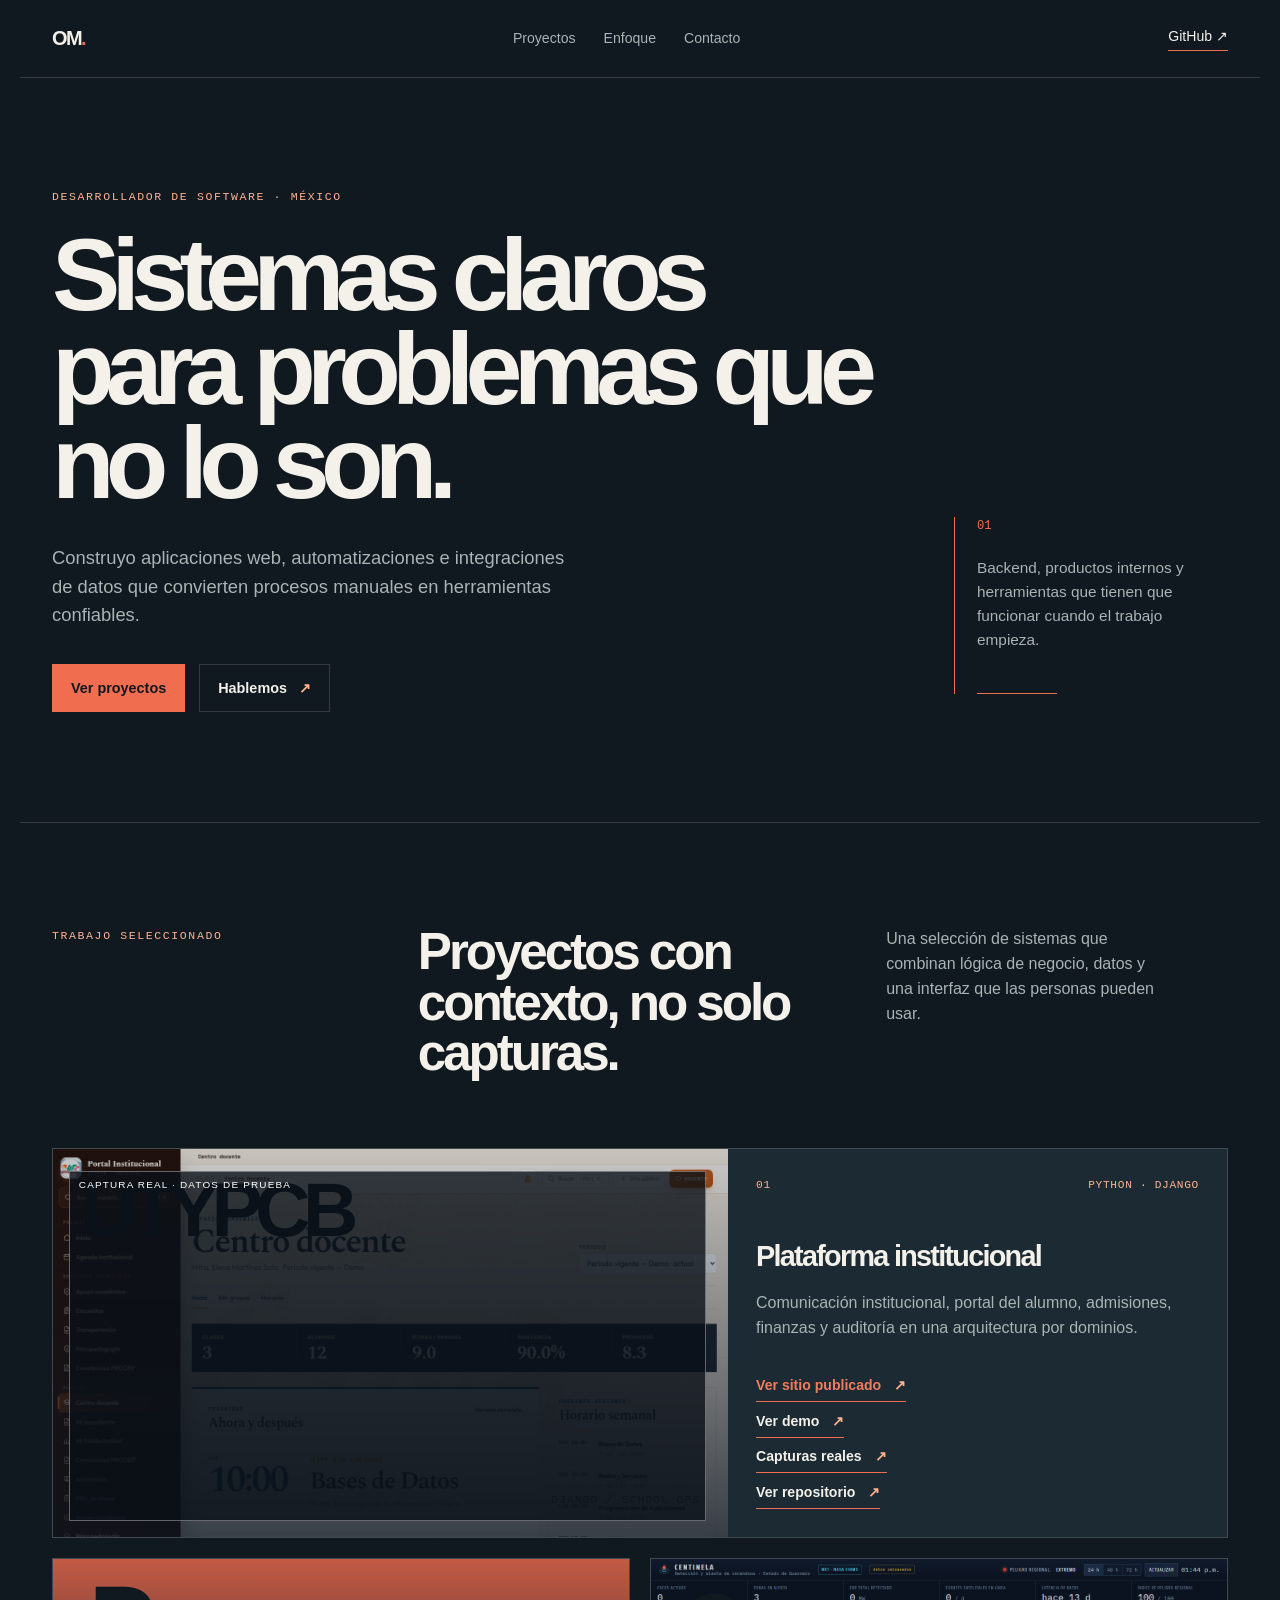
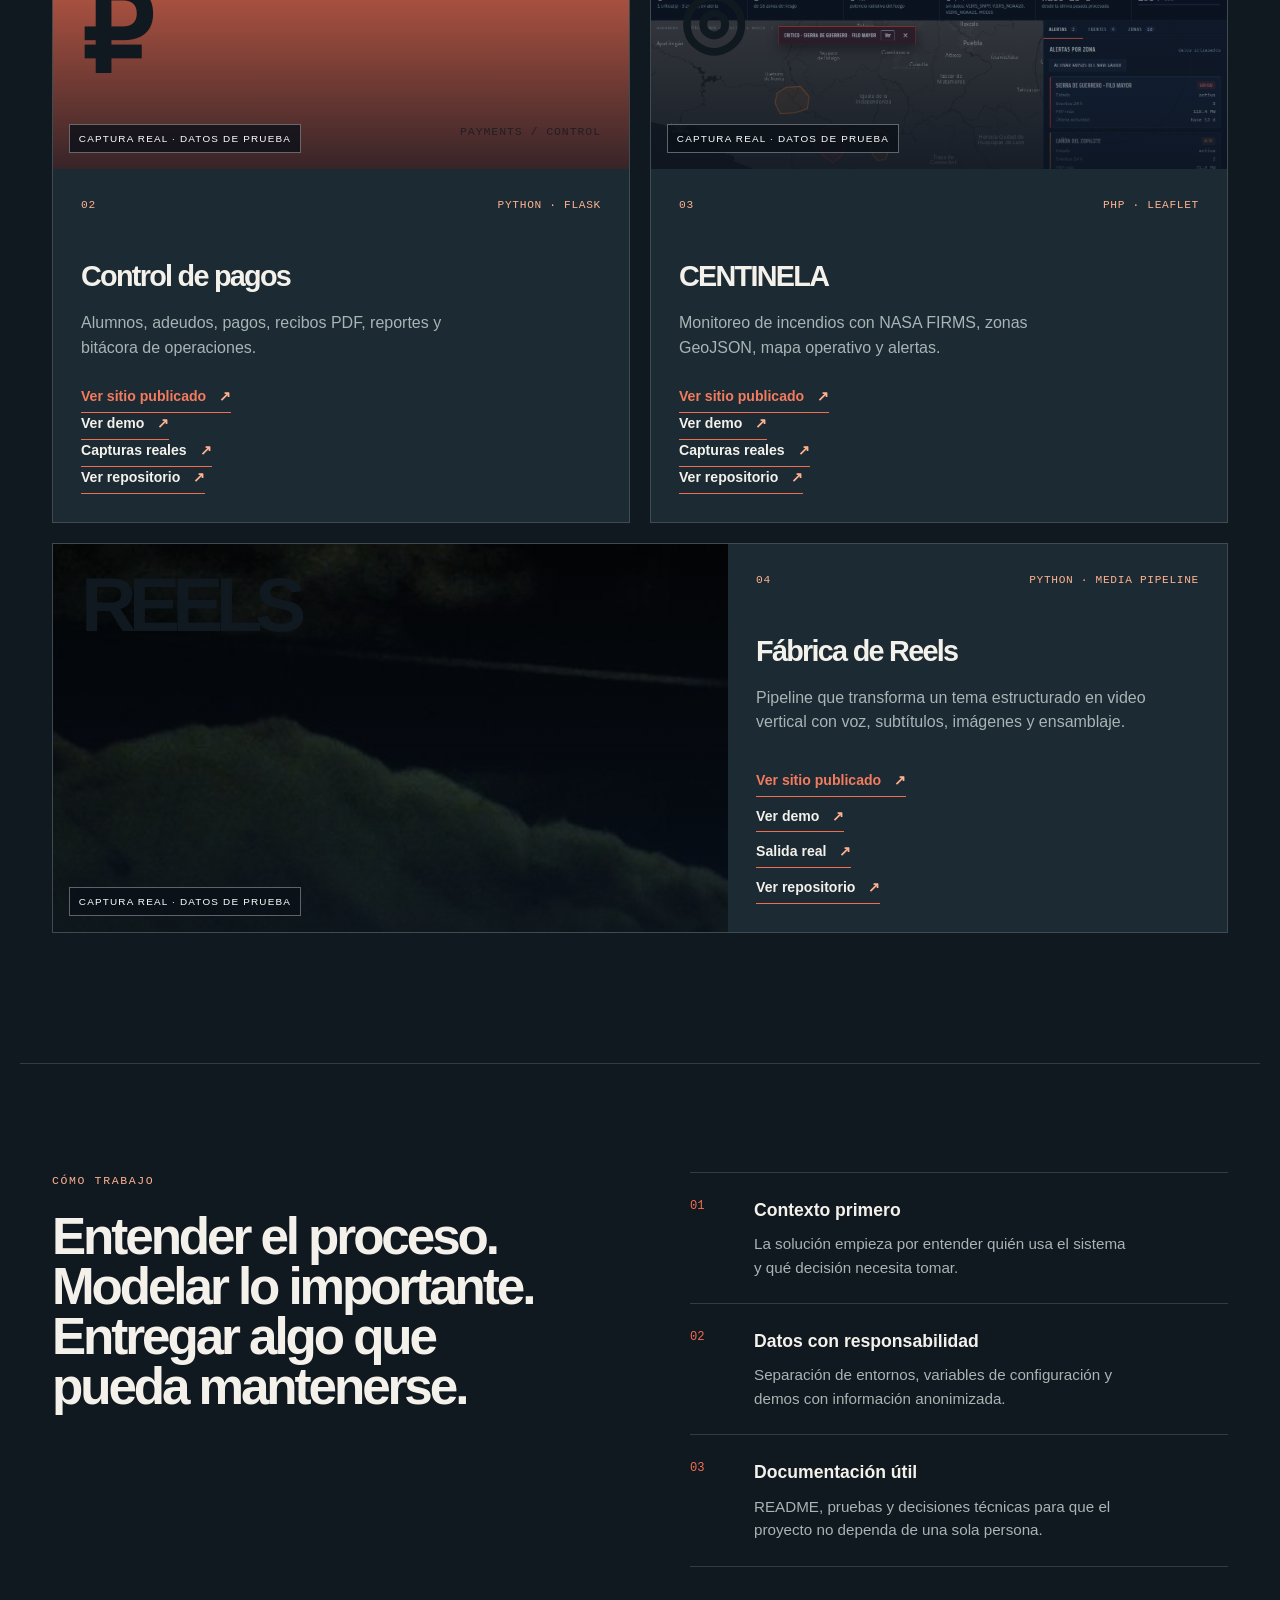
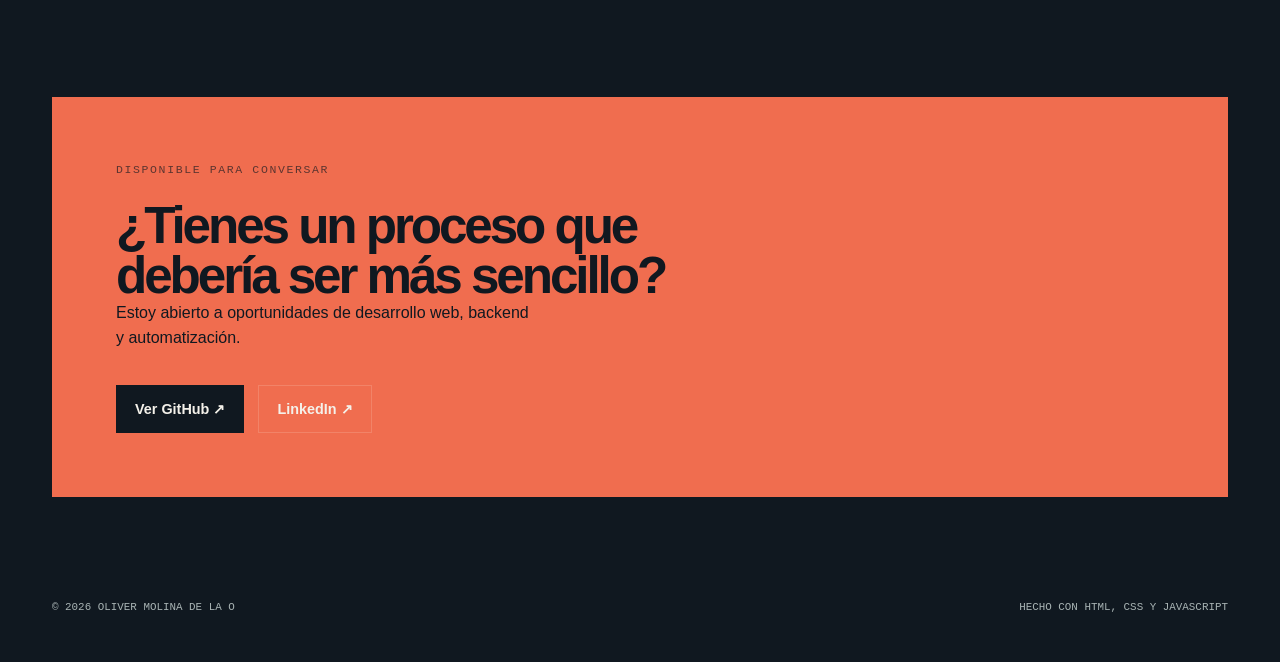
==== index.html @ 8ba993e4 "Agrega capturas reales, indices y alcance a las demos Capturas reales de UTyPCB, Control de pagos y " ====
<!doctype html>
<html lang="es">
<head>
  <meta charset="utf-8">
  <meta name="viewport" content="width=device-width, initial-scale=1">
  <meta name="description" content="Portafolio profesional de Oliver Molina de la O: sistemas web, automatización e integración de datos.">
  <meta name="theme-color" content="#101820">
  <title>Oliver Molina de la O | Desarrollo de software</title>
  <link rel="stylesheet" href="styles.css">
</head>
<body>
  <header class="site-header">
    <a class="brand" href="#inicio" aria-label="Inicio">OM<span>.</span></a>
    <nav aria-label="Navegación principal">
      <a href="#proyectos">Proyectos</a>
      <a href="#enfoque">Enfoque</a>
      <a href="#contacto">Contacto</a>
    </nav>
    <a class="header-link" href="https://github.com/vmomo134" target="_blank" rel="noreferrer">GitHub ↗</a>
  </header>

  <main>
    <section class="hero" id="inicio">
      <div class="hero-copy reveal">
        <p class="eyebrow">Desarrollador de software · México</p>
        <h1>Sistemas claros para problemas que no lo son.</h1>
        <p class="hero-text">Construyo aplicaciones web, automatizaciones e integraciones de datos que convierten procesos manuales en herramientas confiables.</p>
        <div class="hero-actions">
          <a class="button button-primary" href="#proyectos">Ver proyectos</a>
          <a class="button button-quiet" href="#contacto">Hablemos <span>↗</span></a>
        </div>
      </div>
      <div class="hero-note reveal reveal-delay">
        <span class="note-index">01</span>
        <p>Backend, productos internos y herramientas que tienen que funcionar cuando el trabajo empieza.</p>
        <span class="note-line"></span>
      </div>
    </section>

    <section class="projects-section" id="proyectos">
      <div class="section-heading reveal">
        <p class="eyebrow">Trabajo seleccionado</p>
        <h2>Proyectos con contexto, no solo capturas.</h2>
        <p>Una selección de sistemas que combinan lógica de negocio, datos y una interfaz que las personas pueden usar.</p>
      </div>

      <div class="projects-grid">
        <article class="project-card project-card-wide reveal">
          <div class="project-visual visual-utypcb"><span>UTYPCB</span><i>django / school ops</i></div>
          <div class="project-body">
            <div class="project-meta"><span>01</span><span>Python · Django</span></div>
            <h3>Plataforma institucional</h3>
            <p>Comunicación institucional, portal del alumno, admisiones, finanzas y auditoría en una arquitectura por dominios.</p>
            <a class="project-link project-link-live" href="https://vmomo134.github.io/institutional-management-platform-django/" target="_blank" rel="noreferrer">Ver sitio publicado <span>↗</span></a>
<a class="project-link" href="demos/utypcb/">Ver demo <span>↗</span></a><a class="project-link" href="demos/utypcb/#capturas-reales">Capturas reales <span>↗</span></a><a class="project-link" href="https://github.com/vmomo134/institutional-management-platform-django" target="_blank" rel="noreferrer">Ver repositorio <span>↗</span></a>
          </div>
        </article>

        <article class="project-card reveal reveal-delay-1">
          <div class="project-visual visual-payments"><span>₽</span><i>payments / control</i></div>
          <div class="project-body">
            <div class="project-meta"><span>02</span><span>Python · Flask</span></div>
            <h3>Control de pagos</h3>
            <p>Alumnos, adeudos, pagos, recibos PDF, reportes y bitácora de operaciones.</p>
            <a class="project-link project-link-live" href="https://vmomo134.github.io/school-payments-control-flask/" target="_blank" rel="noreferrer">Ver sitio publicado <span>↗</span></a>
<a class="project-link" href="demos/pagos/">Ver demo <span>↗</span></a><a class="project-link" href="demos/pagos/#capturas-reales">Capturas reales <span>↗</span></a><a class="project-link" href="https://github.com/vmomo134/school-payments-control-flask" target="_blank" rel="noreferrer">Ver repositorio <span>↗</span></a>
          </div>
        </article>

        <article class="project-card reveal reveal-delay-2">
          <div class="project-visual visual-centinela"><span>◎</span><i>firms / alerts</i></div>
          <div class="project-body">
            <div class="project-meta"><span>03</span><span>PHP · Leaflet</span></div>
            <h3>CENTINELA</h3>
            <p>Monitoreo de incendios con NASA FIRMS, zonas GeoJSON, mapa operativo y alertas.</p>
            <a class="project-link project-link-live" href="https://vmomo134.github.io/centinela-wildfire-monitoring/" target="_blank" rel="noreferrer">Ver sitio publicado <span>↗</span></a>
<a class="project-link" href="demos/centinela/">Ver demo <span>↗</span></a><a class="project-link" href="demos/centinela/#capturas-reales">Capturas reales <span>↗</span></a><a class="project-link" href="https://github.com/vmomo134/centinela-wildfire-monitoring" target="_blank" rel="noreferrer">Ver repositorio <span>↗</span></a>
          </div>
        </article>

        <article class="project-card project-card-wide reveal">
          <div class="project-visual visual-reels"><span>REELS</span><i>python / ffmpeg</i></div>
          <div class="project-body">
            <div class="project-meta"><span>04</span><span>Python · Media pipeline</span></div>
            <h3>Fábrica de Reels</h3>
            <p>Pipeline que transforma un tema estructurado en video vertical con voz, subtítulos, imágenes y ensamblaje.</p>
            <a class="project-link project-link-live" href="https://vmomo134.github.io/automated-reels-pipeline-python/" target="_blank" rel="noreferrer">Ver sitio publicado <span>↗</span></a>
<a class="project-link" href="demos/reels/">Ver demo <span>↗</span></a><a class="project-link" href="demos/reels/#capturas-reales">Salida real <span>↗</span></a><a class="project-link" href="https://github.com/vmomo134/automated-reels-pipeline-python" target="_blank" rel="noreferrer">Ver repositorio <span>↗</span></a>
          </div>
        </article>
      </div>
    </section>

    <section class="approach-section" id="enfoque">
      <div class="approach-statement reveal">
        <p class="eyebrow">Cómo trabajo</p>
        <h2>Entender el proceso. Modelar lo importante. Entregar algo que pueda mantenerse.</h2>
      </div>
      <div class="approach-list">
        <div class="approach-item reveal"><span>01</span><div><h3>Contexto primero</h3><p>La solución empieza por entender quién usa el sistema y qué decisión necesita tomar.</p></div></div>
        <div class="approach-item reveal reveal-delay-1"><span>02</span><div><h3>Datos con responsabilidad</h3><p>Separación de entornos, variables de configuración y demos con información anonimizada.</p></div></div>
        <div class="approach-item reveal reveal-delay-2"><span>03</span><div><h3>Documentación útil</h3><p>README, pruebas y decisiones técnicas para que el proyecto no dependa de una sola persona.</p></div></div>
      </div>
    </section>

    <section class="contact-section" id="contacto">
      <div class="contact-card reveal">
        <p class="eyebrow">Disponible para conversar</p>
        <h2>¿Tienes un proceso que debería ser más sencillo?</h2>
        <p>Estoy abierto a oportunidades de desarrollo web, backend y automatización.</p>
        <div class="contact-actions">
          <a class="button button-primary" href="https://github.com/vmomo134" target="_blank" rel="noreferrer">Ver GitHub ↗</a>
          <a class="button button-quiet" href="https://www.linkedin.com/in/oliver-molina-a45b81266" target="_blank" rel="noreferrer">LinkedIn ↗</a>
        </div>
      </div>
    </section>
  </main>

  <footer class="site-footer"><span>© <span id="year"></span> Oliver Molina de la O</span><span>Hecho con HTML, CSS y JavaScript</span></footer>
  <script src="script.js"></script>
</body>
</html>
---- styles.css ----
:root {
  --ink: #101820;
  --ink-soft: #1b2a33;
  --paper: #f4f1ea;
  --muted: #a9b4b4;
  --line: rgba(244, 241, 234, .16);
  --accent: #f06d4f;
  --accent-soft: #ffb28f;
  --cyan: #a3d9d0;
  --radius: 2px;
}

* { box-sizing: border-box; }
html { scroll-behavior: smooth; }
body { margin: 0; background: var(--ink); color: var(--paper); font-family: "Segoe UI", Arial, sans-serif; font-size: 16px; line-height: 1.55; }
a { color: inherit; text-decoration: none; }
.site-header { align-items: center; border-bottom: 1px solid var(--line); display: flex; height: 78px; justify-content: space-between; margin: 0 auto; max-width: 1240px; padding: 0 32px; }
.brand { font-size: 1.25rem; font-weight: 800; letter-spacing: -.08em; }
.brand span { color: var(--accent); }
nav { display: flex; gap: 28px; }
nav a, .header-link { color: var(--muted); font-size: .88rem; transition: color .2s ease; }
nav a:hover, .header-link:hover, .project-link:hover { color: var(--accent-soft); }
.header-link { border-bottom: 1px solid var(--accent); color: var(--paper); padding-bottom: 2px; }
.hero, .projects-section, .approach-section, .contact-section { margin: 0 auto; max-width: 1240px; padding-left: 32px; padding-right: 32px; }
.hero { display: grid; gap: 80px; grid-template-columns: minmax(0, 1.5fr) minmax(220px, .5fr); min-height: 600px; padding-bottom: 110px; padding-top: 110px; }
.eyebrow { color: var(--accent-soft); font-family: Consolas, monospace; font-size: .72rem; letter-spacing: .14em; margin: 0 0 22px; text-transform: uppercase; }
h1, h2, h3, p { margin-top: 0; }
h1 { font-size: clamp(3.5rem, 8vw, 7.8rem); font-weight: 700; letter-spacing: -.085em; line-height: .92; margin-bottom: 34px; max-width: 900px; }
.hero-text { color: var(--muted); font-size: 1.15rem; max-width: 520px; }
.hero-actions, .contact-actions { align-items: center; display: flex; flex-wrap: wrap; gap: 14px; margin-top: 34px; }
.button { border: 1px solid var(--line); display: inline-flex; font-size: .9rem; font-weight: 700; padding: 12px 18px; transition: background .2s ease, color .2s ease, transform .2s ease; }
.button:hover { transform: translateY(-2px); }
.button-primary { background: var(--accent); border-color: var(--accent); color: var(--ink); }
.button-primary:hover { background: var(--accent-soft); border-color: var(--accent-soft); }
.button-quiet { color: var(--paper); }
.button-quiet span { color: var(--accent-soft); margin-left: 12px; }
.hero-note { align-self: end; border-left: 1px solid var(--accent); color: var(--muted); margin-bottom: 18px; padding-left: 22px; }
.note-index { color: var(--accent); display: block; font-family: Consolas, monospace; font-size: .76rem; margin-bottom: 20px; }
.hero-note p { font-size: .96rem; max-width: 230px; }
.note-line { background: var(--accent); display: block; height: 1px; margin-top: 42px; width: 80px; }
.projects-section { border-top: 1px solid var(--line); padding-bottom: 130px; padding-top: 104px; }
.section-heading { display: grid; gap: 24px; grid-template-columns: 1fr 1.3fr 1fr; margin-bottom: 70px; }
.section-heading h2, .approach-statement h2, .contact-card h2 { font-size: clamp(2rem, 4vw, 4rem); letter-spacing: -.06em; line-height: .98; margin-bottom: 0; }
.section-heading > p:last-child { color: var(--muted); max-width: 285px; }
.projects-grid { display: grid; gap: 20px; grid-template-columns: repeat(2, 1fr); }
.project-card { background: var(--ink-soft); border: 1px solid var(--line); display: grid; grid-template-rows: 210px 1fr; min-height: 450px; overflow: hidden; }
.project-card-wide { grid-column: span 2; grid-template-columns: 1.15fr .85fr; grid-template-rows: 1fr; min-height: 390px; }
.project-visual { align-items: end; display: flex; flex-direction: column; justify-content: space-between; padding: 28px; position: relative; }
.project-visual span { align-self: flex-start; font-size: clamp(2.5rem, 6vw, 6rem); font-weight: 800; letter-spacing: -.1em; line-height: .85; }
.project-visual i { align-self: flex-end; color: rgba(16,24,32,.7); font-family: Consolas, monospace; font-size: .72rem; font-style: normal; letter-spacing: .08em; text-transform: uppercase; }
.visual-utypcb { background: var(--cyan); color: var(--ink); }
.visual-utypcb::after { border: 1px solid rgba(16,24,32,.3); content: ""; inset: 22px; position: absolute; }
.visual-payments { background: var(--accent); color: var(--ink); }
.visual-payments span { font-size: 7rem; }
.visual-centinela { background: #d7d2c5; color: var(--ink); }
.visual-centinela::before { border: 1px solid rgba(16,24,32,.35); border-radius: 50%; content: ""; height: 150px; position: absolute; right: 40px; top: 32px; width: 150px; }
.visual-reels { background: #d0a5f5; color: var(--ink); }
.project-body { display: flex; flex-direction: column; padding: 28px; }
.project-meta { color: var(--accent-soft); display: flex; font-family: Consolas, monospace; font-size: .7rem; justify-content: space-between; letter-spacing: .06em; margin-bottom: 40px; text-transform: uppercase; }
.project-body h3 { font-size: 1.8rem; letter-spacing: -.06em; margin-bottom: 12px; }
.project-body p { color: var(--muted); margin-bottom: 26px; max-width: 420px; }
.project-link { border-bottom: 1px solid var(--accent); color: var(--paper); font-size: .88rem; font-weight: 700; margin-top: auto; padding-bottom: 4px; width: fit-content; }
.project-link span { color: var(--accent-soft); margin-left: 9px; }
.approach-section { border-top: 1px solid var(--line); display: grid; gap: 100px; grid-template-columns: 1fr 1fr; padding-bottom: 130px; padding-top: 108px; }
.approach-statement h2 { max-width: 520px; }
.approach-list { border-top: 1px solid var(--line); }
.approach-item { border-bottom: 1px solid var(--line); display: grid; gap: 24px; grid-template-columns: 40px 1fr; padding: 24px 0; }
.approach-item > span { color: var(--accent); font-family: Consolas, monospace; font-size: .76rem; }
.approach-item h3 { font-size: 1.1rem; margin-bottom: 8px; }
.approach-item p { color: var(--muted); font-size: .95rem; margin-bottom: 0; max-width: 380px; }
.contact-section { padding-bottom: 72px; }
.contact-card { background: var(--accent); color: var(--ink); padding: 64px; }
.contact-card .eyebrow { color: var(--ink); opacity: .65; }
.contact-card h2 { max-width: 680px; }
.contact-card > p:not(.eyebrow) { max-width: 420px; }
.contact-card .button-primary { background: var(--ink); border-color: var(--ink); color: var(--paper); }
.contact-card .button-primary:hover { background: var(--ink-soft); }
.contact-placeholder { font-family: Consolas, monospace; font-size: .7rem; max-width: 220px; opacity: .7; }
.site-footer { color: var(--muted); display: flex; font-family: Consolas, monospace; font-size: .68rem; justify-content: space-between; margin: 0 auto; max-width: 1240px; padding: 30px 32px 46px; text-transform: uppercase; }
.reveal { opacity: 0; transform: translateY(18px); transition: opacity .7s ease, transform .7s ease; }
.reveal.is-visible { opacity: 1; transform: translateY(0); }
.reveal-delay { transition-delay: .12s; }
.reveal-delay-1 { transition-delay: .08s; }
.reveal-delay-2 { transition-delay: .16s; }
@media (max-width: 800px) { .site-header { padding: 0 20px; } nav { display: none; } .hero, .projects-section, .approach-section, .contact-section { padding-left: 20px; padding-right: 20px; } .hero { display: block; min-height: auto; padding-bottom: 90px; padding-top: 78px; } h1 { font-size: clamp(3.35rem, 17vw, 5.4rem); } .hero-note { margin-top: 72px; } .section-heading, .approach-section { display: block; } .section-heading h2 { margin-bottom: 24px; } .section-heading > p:last-child { max-width: 460px; } .projects-grid { display: block; } .project-card, .project-card-wide { display: grid; grid-template-columns: 1fr; grid-template-rows: 210px 1fr; margin-bottom: 20px; min-height: 0; } .project-card-wide { min-height: 0; } .project-body { min-height: 260px; } .approach-list { margin-top: 60px; } .contact-card { padding: 36px 26px; } .site-footer { align-items: flex-start; flex-direction: column; gap: 12px; padding-left: 20px; padding-right: 20px; } }
@media (prefers-reduced-motion: reduce) { html { scroll-behavior: auto; } .reveal { opacity: 1; transform: none; transition: none; } .button { transition: none; } }

/* Visual evidence: safe local demo captures, not production data. */
.project-visual {
  background-size: cover;
  background-position: center top;
  position: relative;
  overflow: hidden;
}

.project-visual::after {
  content: "CAPTURA REAL · DATOS DE PRUEBA";
  position: absolute;
  left: 1rem;
  bottom: 1rem;
  padding: .35rem .55rem;
  border: 1px solid rgba(255,255,255,.35);
  background: rgba(10, 16, 24, .78);
  color: #fff;
  font-size: .62rem;
  letter-spacing: .12em;
  z-index: 2;
}

.visual-utypcb { background-image: linear-gradient(180deg, rgba(9,18,30,.2), rgba(9,18,30,.8)), url('assets/capturas/utypcb-real/12-centro-docente-mis-cursos.png'); }
.visual-payments { background-image: linear-gradient(180deg, rgba(9,18,30,.2), rgba(9,18,30,.8)), url('assets/capturas/pagos-real/02-panel-director.png'); }
.visual-centinela { background-image: linear-gradient(180deg, rgba(9,18,30,.15), rgba(9,18,30,.78)), url('assets/capturas/centinela-real/01-mapa-alertas.png'); }
.visual-reels { background-image: linear-gradient(180deg, rgba(9,18,30,.15), rgba(9,18,30,.8)), url('assets/capturas/reels-real/frame_45pct.png'); }
.project-link-live { color: var(--coral, #f47b5d); font-weight: 700; }
.project-link-live:hover { color: var(--mint, #a8ddd0); }
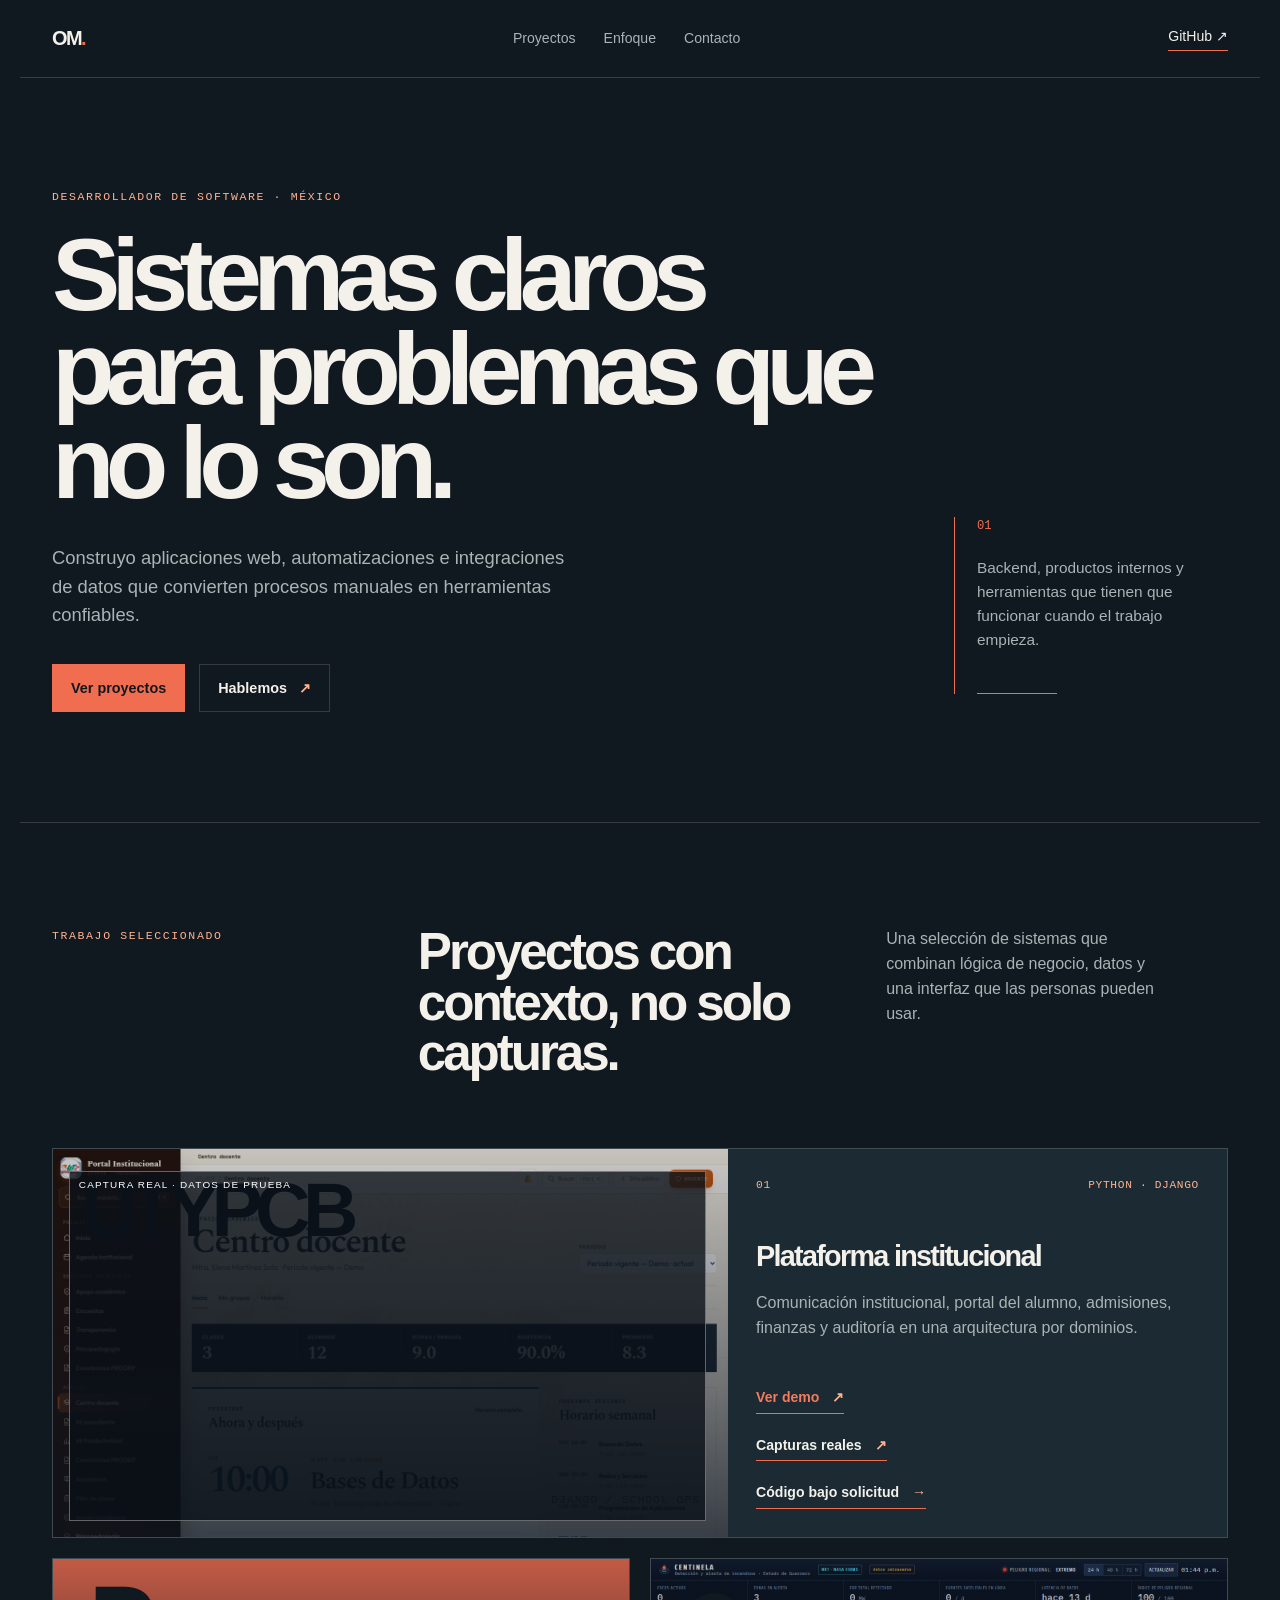
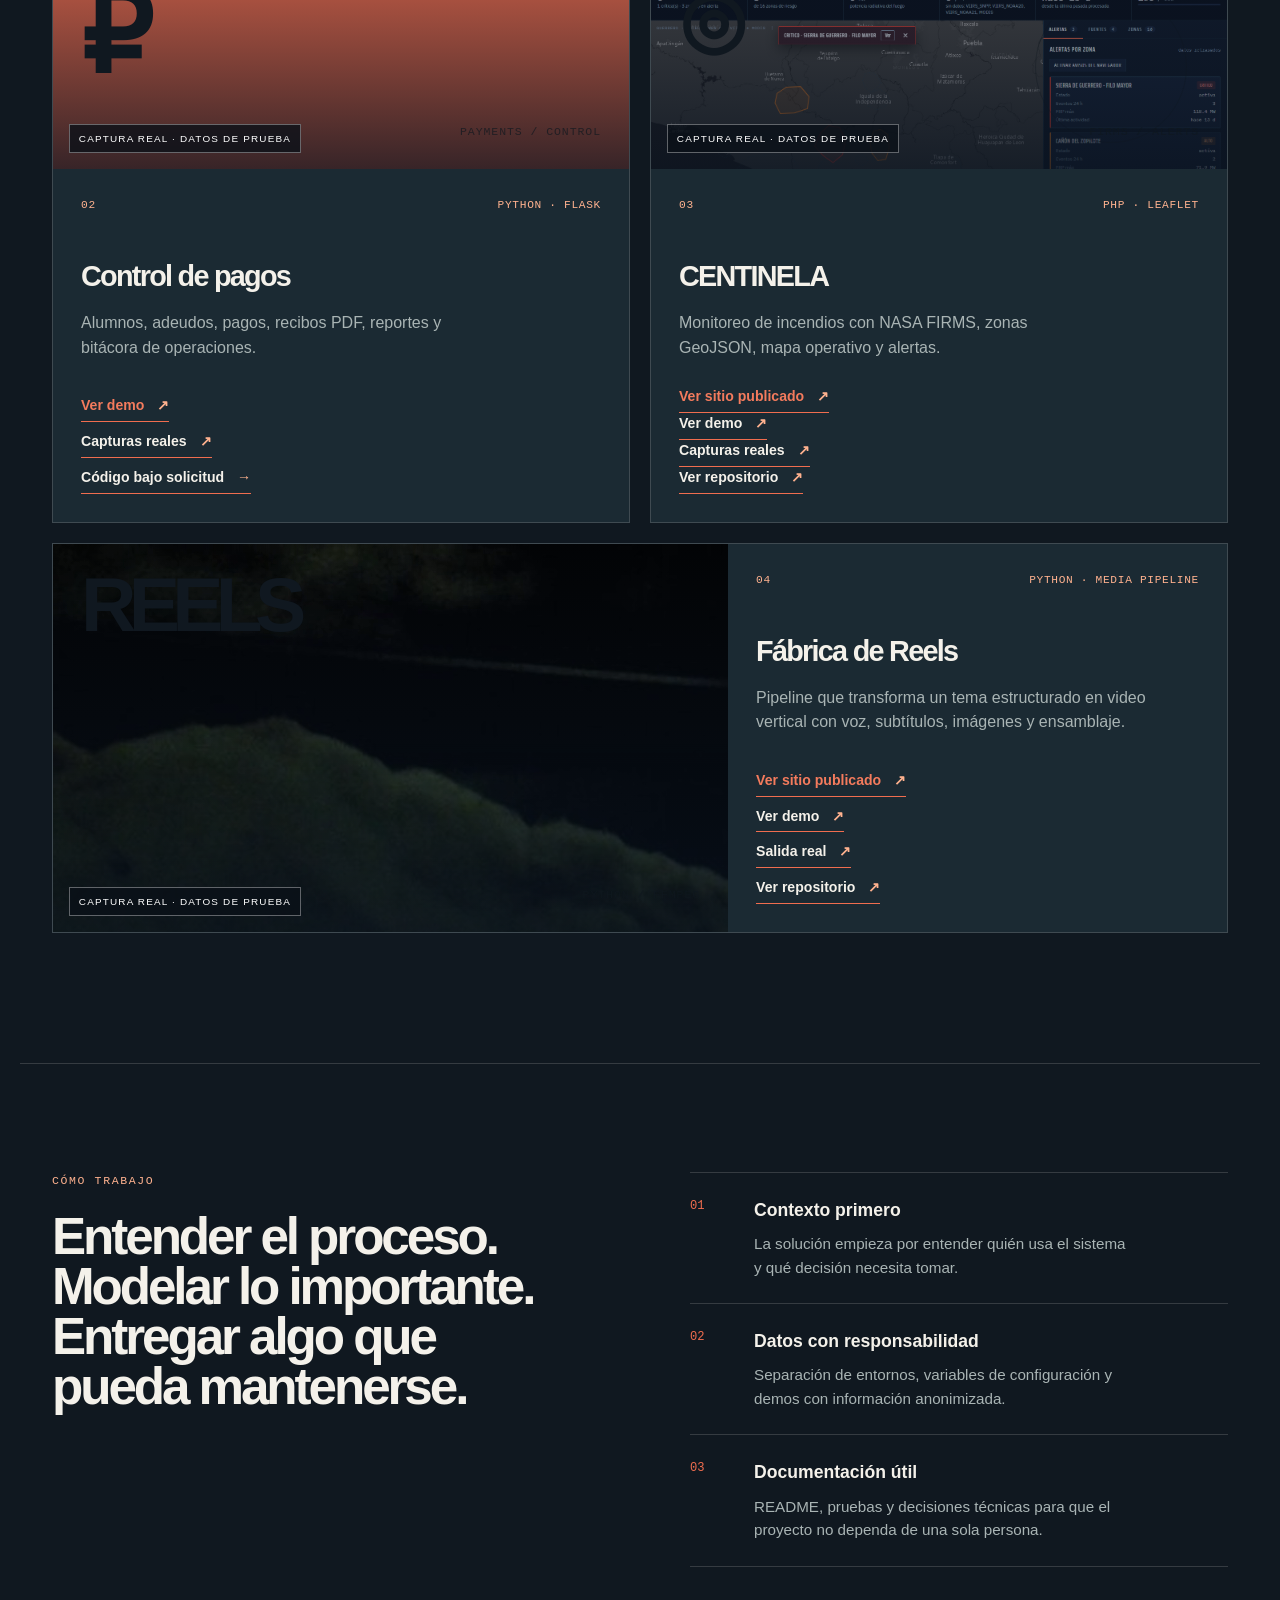
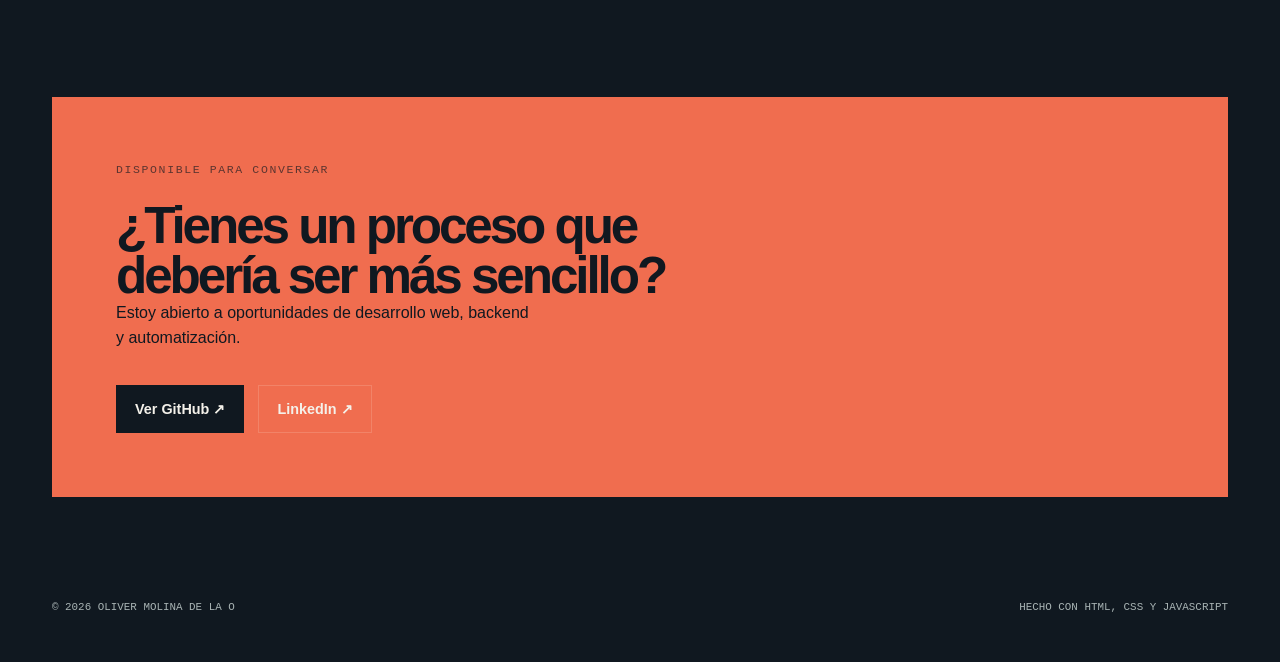
==== commit 748fae93: "Retira enlaces a repositorios que pasaran a privados UTyPCB y Control de pagos ya no enlazan a su si" ====
--- a/index.html
+++ b/index.html
@@ -51,8 +51,8 @@
             <div class="project-meta"><span>01</span><span>Python · Django</span></div>
             <h3>Plataforma institucional</h3>
             <p>Comunicación institucional, portal del alumno, admisiones, finanzas y auditoría en una arquitectura por dominios.</p>
-            <a class="project-link project-link-live" href="https://vmomo134.github.io/institutional-management-platform-django/" target="_blank" rel="noreferrer">Ver sitio publicado <span>↗</span></a>
-<a class="project-link" href="demos/utypcb/">Ver demo <span>↗</span></a><a class="project-link" href="demos/utypcb/#capturas-reales">Capturas reales <span>↗</span></a><a class="project-link" href="https://github.com/vmomo134/institutional-management-platform-django" target="_blank" rel="noreferrer">Ver repositorio <span>↗</span></a>
+            <a class="project-link project-link-live" href="demos/utypcb/">Ver demo <span>↗</span></a>
+<a class="project-link" href="demos/utypcb/#capturas-reales">Capturas reales <span>↗</span></a><a class="project-link" href="#contacto">Código bajo solicitud <span>→</span></a>
           </div>
         </article>
 
@@ -62,8 +62,8 @@
             <div class="project-meta"><span>02</span><span>Python · Flask</span></div>
             <h3>Control de pagos</h3>
             <p>Alumnos, adeudos, pagos, recibos PDF, reportes y bitácora de operaciones.</p>
-            <a class="project-link project-link-live" href="https://vmomo134.github.io/school-payments-control-flask/" target="_blank" rel="noreferrer">Ver sitio publicado <span>↗</span></a>
-<a class="project-link" href="demos/pagos/">Ver demo <span>↗</span></a><a class="project-link" href="demos/pagos/#capturas-reales">Capturas reales <span>↗</span></a><a class="project-link" href="https://github.com/vmomo134/school-payments-control-flask" target="_blank" rel="noreferrer">Ver repositorio <span>↗</span></a>
+            <a class="project-link project-link-live" href="demos/pagos/">Ver demo <span>↗</span></a>
+<a class="project-link" href="demos/pagos/#capturas-reales">Capturas reales <span>↗</span></a><a class="project-link" href="#contacto">Código bajo solicitud <span>→</span></a>
           </div>
         </article>
 
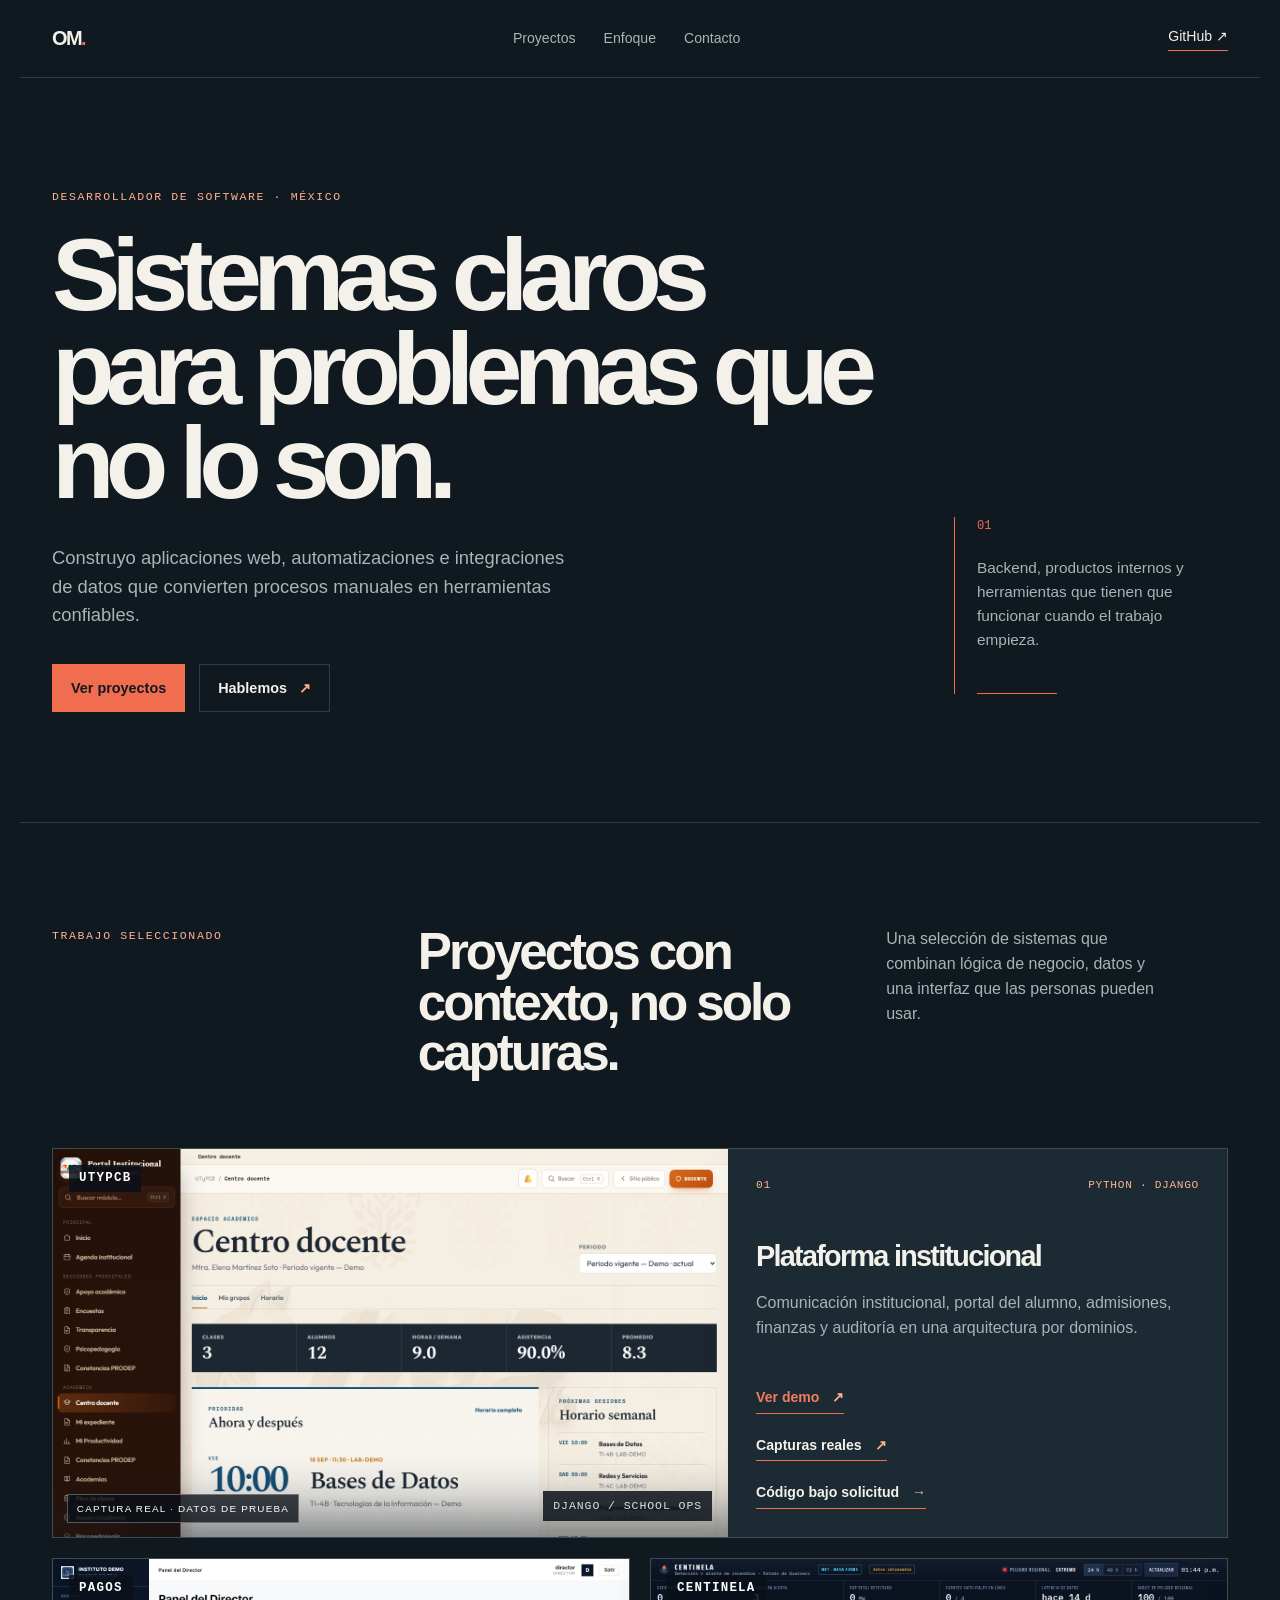
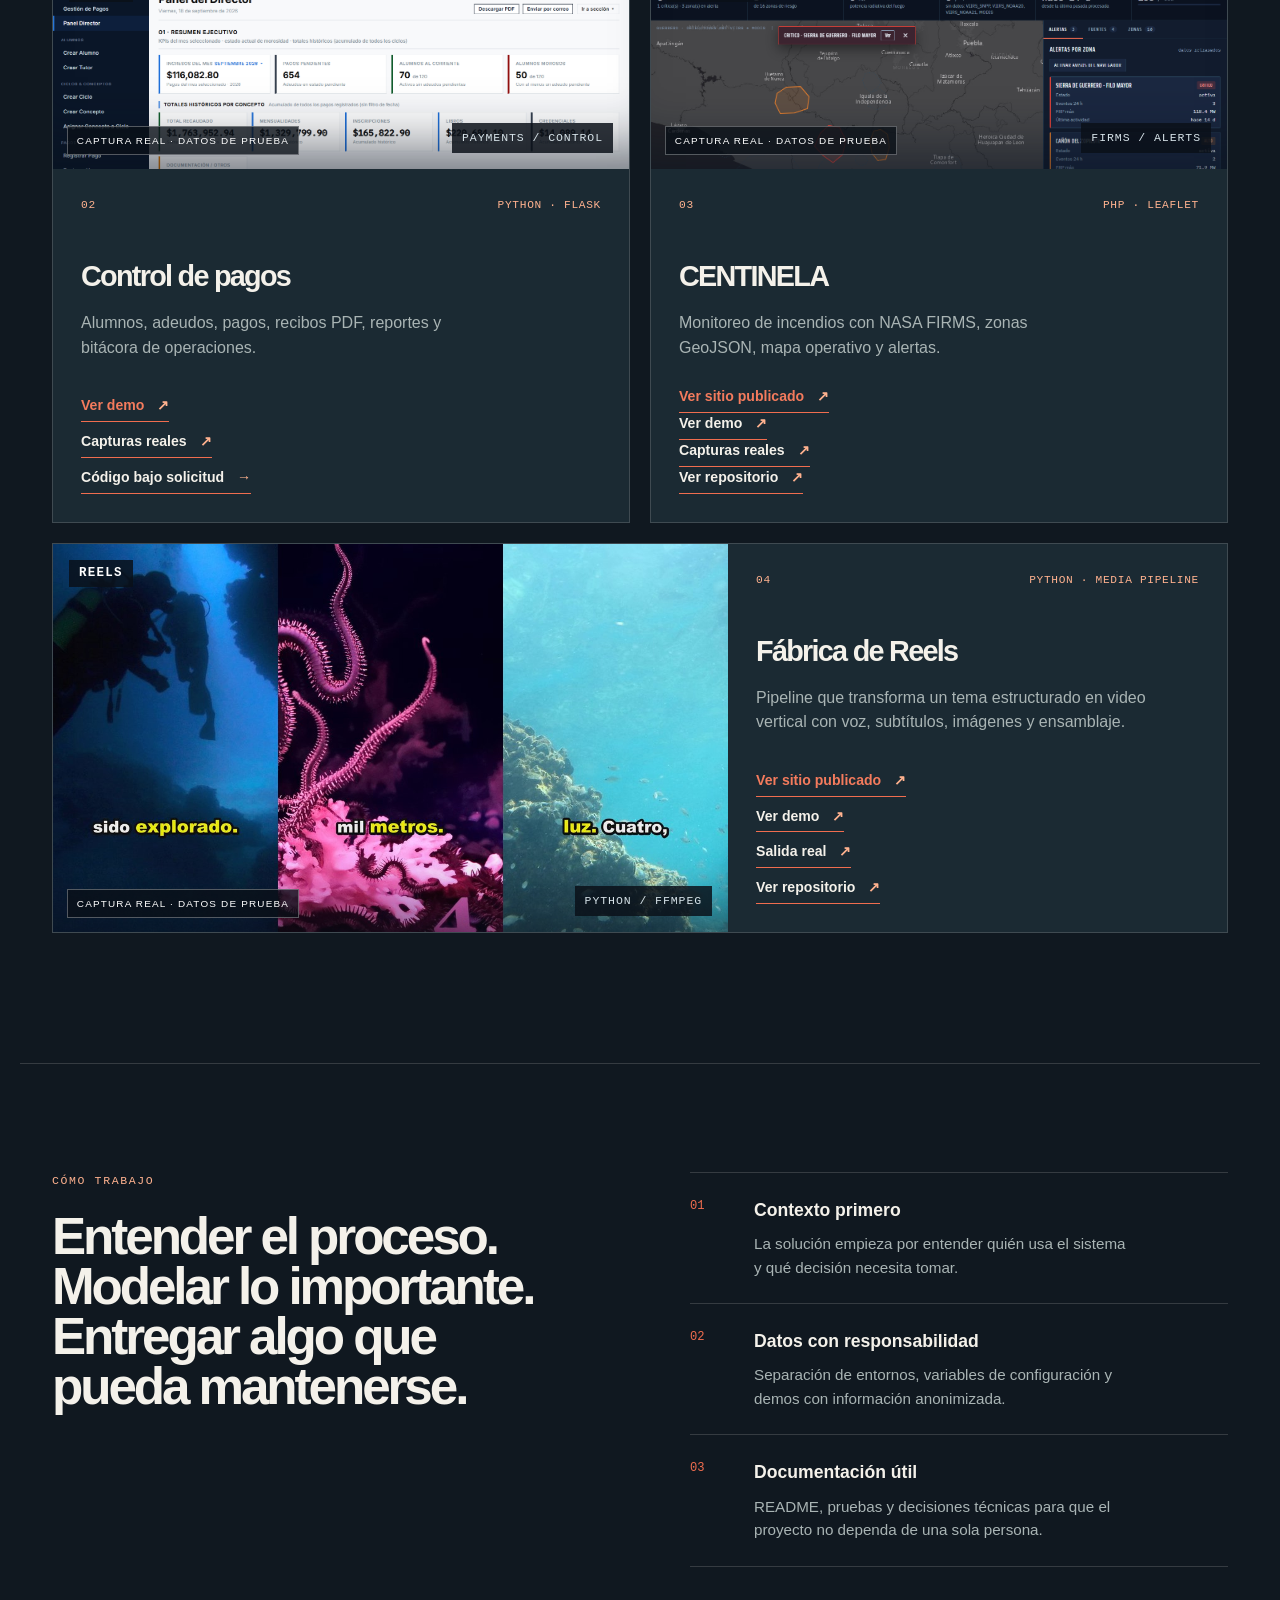
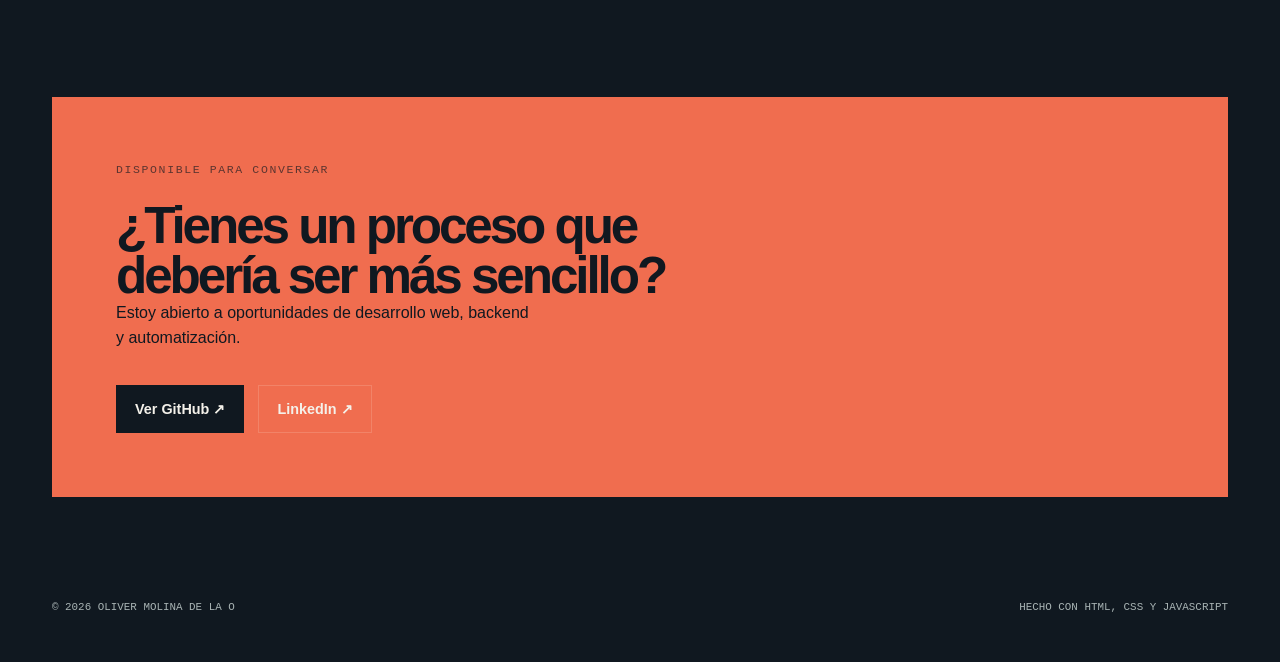
==== commit fb6f0ed8: "Mejora las miniaturas de la portada Las tarjetas usan capturas reales sin degradado oscuro ni adorno" ====
--- a/index.html
+++ b/index.html
@@ -57,7 +57,7 @@
         </article>
 
         <article class="project-card reveal reveal-delay-1">
-          <div class="project-visual visual-payments"><span>₽</span><i>payments / control</i></div>
+          <div class="project-visual visual-payments"><span>PAGOS</span><i>payments / control</i></div>
           <div class="project-body">
             <div class="project-meta"><span>02</span><span>Python · Flask</span></div>
             <h3>Control de pagos</h3>
@@ -68,7 +68,7 @@
         </article>
 
         <article class="project-card reveal reveal-delay-2">
-          <div class="project-visual visual-centinela"><span>◎</span><i>firms / alerts</i></div>
+          <div class="project-visual visual-centinela"><span>CENTINELA</span><i>firms / alerts</i></div>
           <div class="project-body">
             <div class="project-meta"><span>03</span><span>PHP · Leaflet</span></div>
             <h3>CENTINELA</h3>
--- a/styles.css
+++ b/styles.css
@@ -107,9 +107,19 @@
   z-index: 2;
 }
 
-.visual-utypcb { background-image: linear-gradient(180deg, rgba(9,18,30,.2), rgba(9,18,30,.8)), url('assets/capturas/utypcb-real/12-centro-docente-mis-cursos.png'); }
-.visual-payments { background-image: linear-gradient(180deg, rgba(9,18,30,.2), rgba(9,18,30,.8)), url('assets/capturas/pagos-real/02-panel-director.png'); }
-.visual-centinela { background-image: linear-gradient(180deg, rgba(9,18,30,.15), rgba(9,18,30,.78)), url('assets/capturas/centinela-real/01-mapa-alertas.png'); }
-.visual-reels { background-image: linear-gradient(180deg, rgba(9,18,30,.15), rgba(9,18,30,.8)), url('assets/capturas/reels-real/frame_45pct.png'); }
+.visual-utypcb { background-image: url('assets/capturas/utypcb-real/12-centro-docente-mis-cursos.png'); }
+.visual-payments { background-image: url('assets/capturas/pagos-real/02-panel-director.png'); }
+.visual-centinela { background-image: url('assets/capturas/centinela-real/01-mapa-alertas.png'); }
+.visual-reels { background-image: url('assets/capturas/reels-real/montaje.jpg'); }
 .project-link-live { color: var(--coral, #f47b5d); font-weight: 700; }
 .project-link-live:hover { color: var(--mint, #a8ddd0); }
+
+/* Miniaturas con captura real: etiquetas legibles y sin adornos heredados. */
+.project-card .project-visual { background-color: #0d151c; background-position: top left; background-size: cover; box-shadow: inset 0 -70px 60px -50px rgba(9, 18, 30, .6); padding: 16px; }
+.project-card .visual-reels { background-position: center; }
+.project-card .project-visual::before { content: none; }
+.project-card .project-visual::after { border: 1px solid rgba(255, 255, 255, .3); bottom: 14px; left: 14px; right: auto; top: auto; }
+.project-card .project-visual span,
+.project-card .visual-payments span { background: rgba(10, 16, 24, .84); color: #fff; font-family: Consolas, monospace; font-size: .78rem; font-weight: 700; letter-spacing: .1em; line-height: 1.2; padding: 6px 10px; text-transform: uppercase; }
+.project-card .project-visual i { background: rgba(10, 16, 24, .84); color: #d6e2e8; padding: 6px 10px; }
+@media (max-width: 1100px) { .project-card .project-visual i { display: none; } }
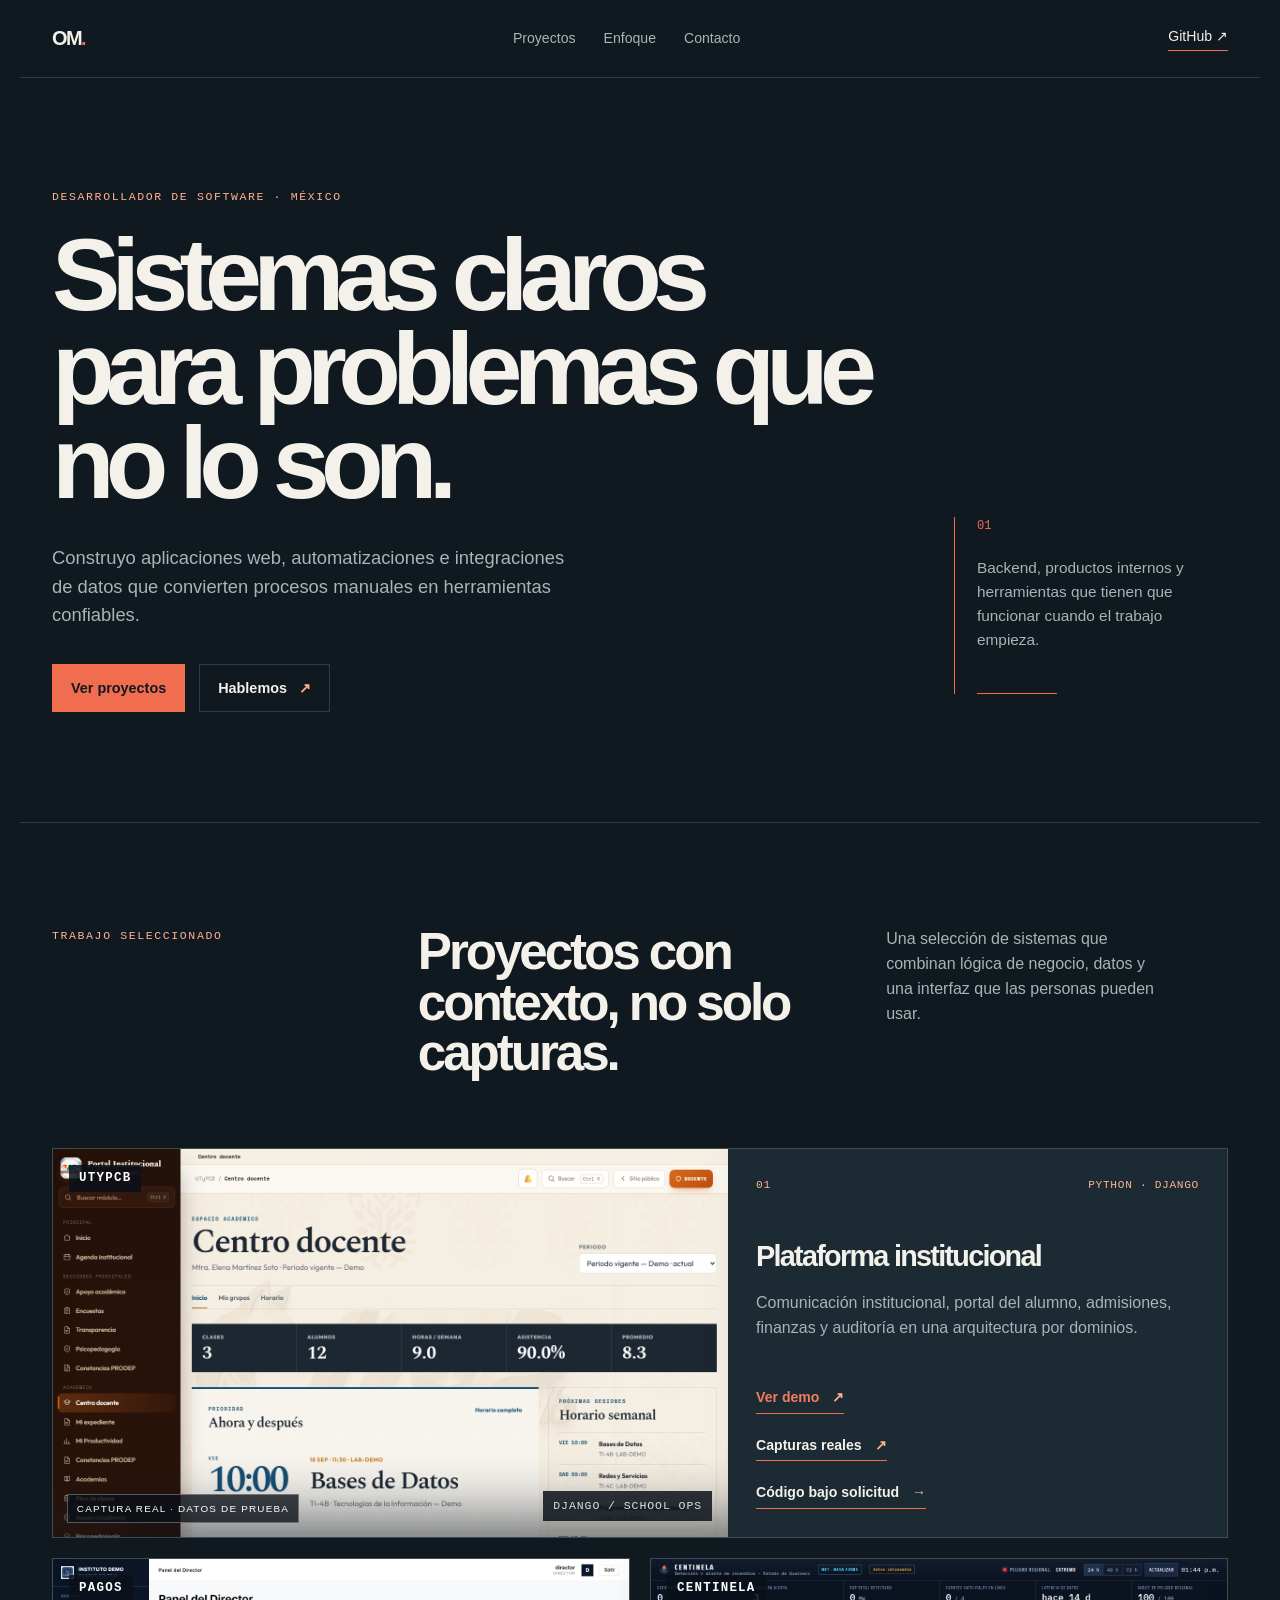
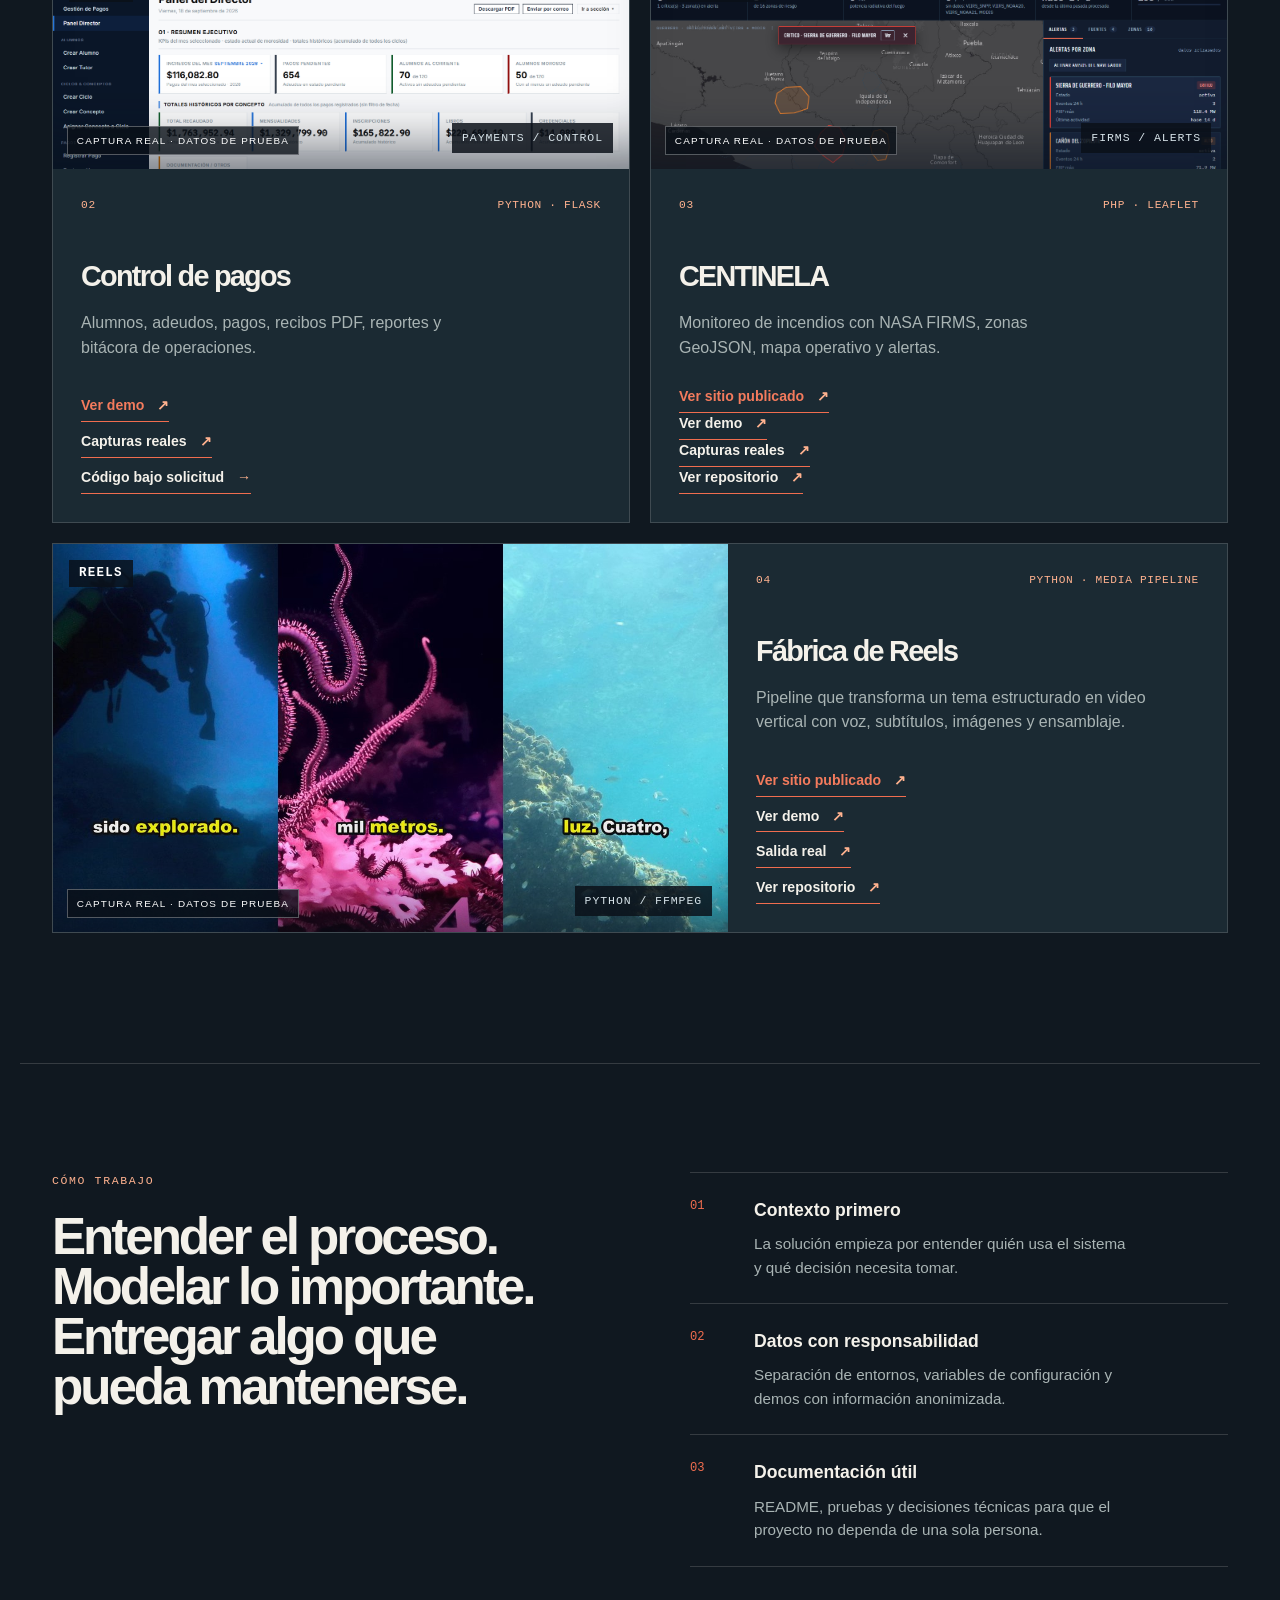
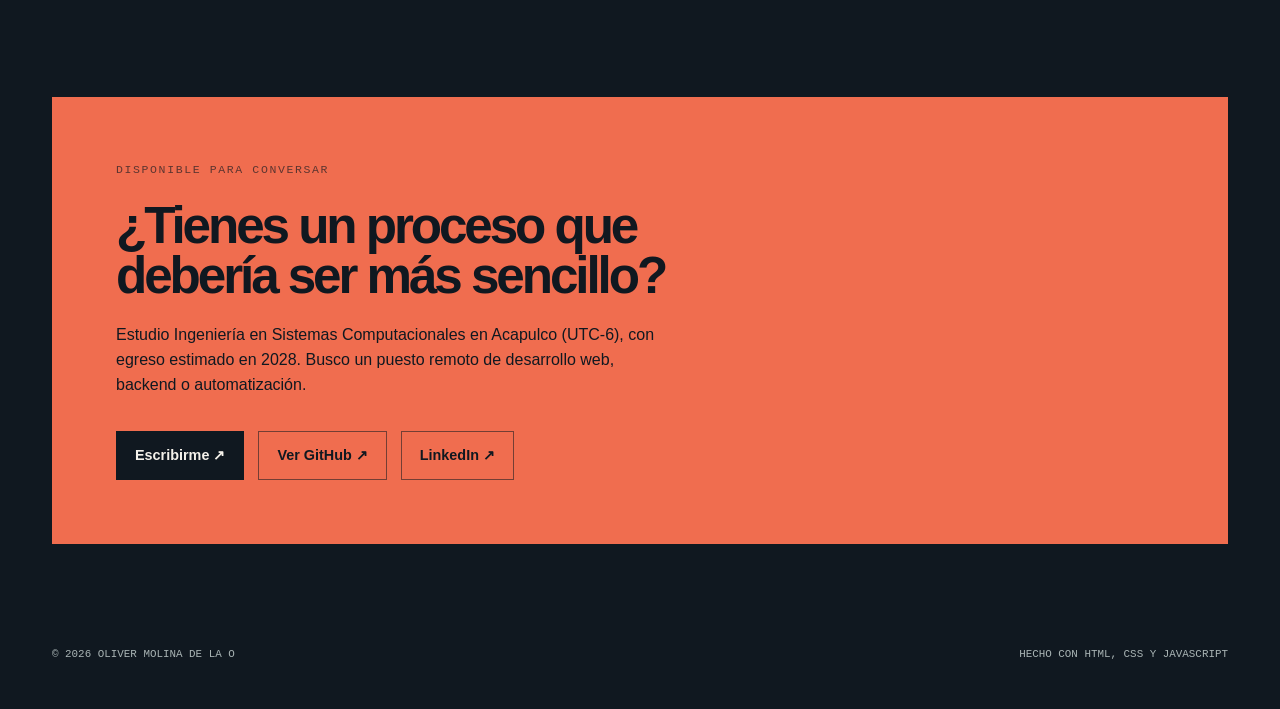
==== commit 98a09103: "Contacto: disponibilidad remota, egreso estimado y correo; botones con contraste Co-Authored-By: Cla" ====
--- a/index.html
+++ b/index.html
@@ -107,9 +107,10 @@
       <div class="contact-card reveal">
         <p class="eyebrow">Disponible para conversar</p>
         <h2>¿Tienes un proceso que debería ser más sencillo?</h2>
-        <p>Estoy abierto a oportunidades de desarrollo web, backend y automatización.</p>
+        <p>Estudio Ingeniería en Sistemas Computacionales en Acapulco (UTC-6), con egreso estimado en 2028. Busco un puesto remoto de desarrollo web, backend o automatización.</p>
         <div class="contact-actions">
-          <a class="button button-primary" href="https://github.com/vmomo134" target="_blank" rel="noreferrer">Ver GitHub ↗</a>
+          <a class="button button-primary" href="mailto:vmomo123@gmail.com">Escribirme ↗</a>
+          <a class="button button-quiet" href="https://github.com/vmomo134" target="_blank" rel="noreferrer">Ver GitHub ↗</a>
           <a class="button button-quiet" href="https://www.linkedin.com/in/oliver-molina-a45b81266" target="_blank" rel="noreferrer">LinkedIn ↗</a>
         </div>
       </div>
--- a/styles.css
+++ b/styles.css
@@ -72,9 +72,11 @@
 .contact-card { background: var(--accent); color: var(--ink); padding: 64px; }
 .contact-card .eyebrow { color: var(--ink); opacity: .65; }
 .contact-card h2 { max-width: 680px; }
-.contact-card > p:not(.eyebrow) { max-width: 420px; }
+.contact-card > p:not(.eyebrow) { margin-top: 22px; max-width: 560px; }
 .contact-card .button-primary { background: var(--ink); border-color: var(--ink); color: var(--paper); }
 .contact-card .button-primary:hover { background: var(--ink-soft); }
+.contact-card .button-quiet { border-color: rgba(16, 24, 32, .55); color: var(--ink); }
+.contact-card .button-quiet:hover { background: rgba(16, 24, 32, .1); }
 .contact-placeholder { font-family: Consolas, monospace; font-size: .7rem; max-width: 220px; opacity: .7; }
 .site-footer { color: var(--muted); display: flex; font-family: Consolas, monospace; font-size: .68rem; justify-content: space-between; margin: 0 auto; max-width: 1240px; padding: 30px 32px 46px; text-transform: uppercase; }
 .reveal { opacity: 0; transform: translateY(18px); transition: opacity .7s ease, transform .7s ease; }
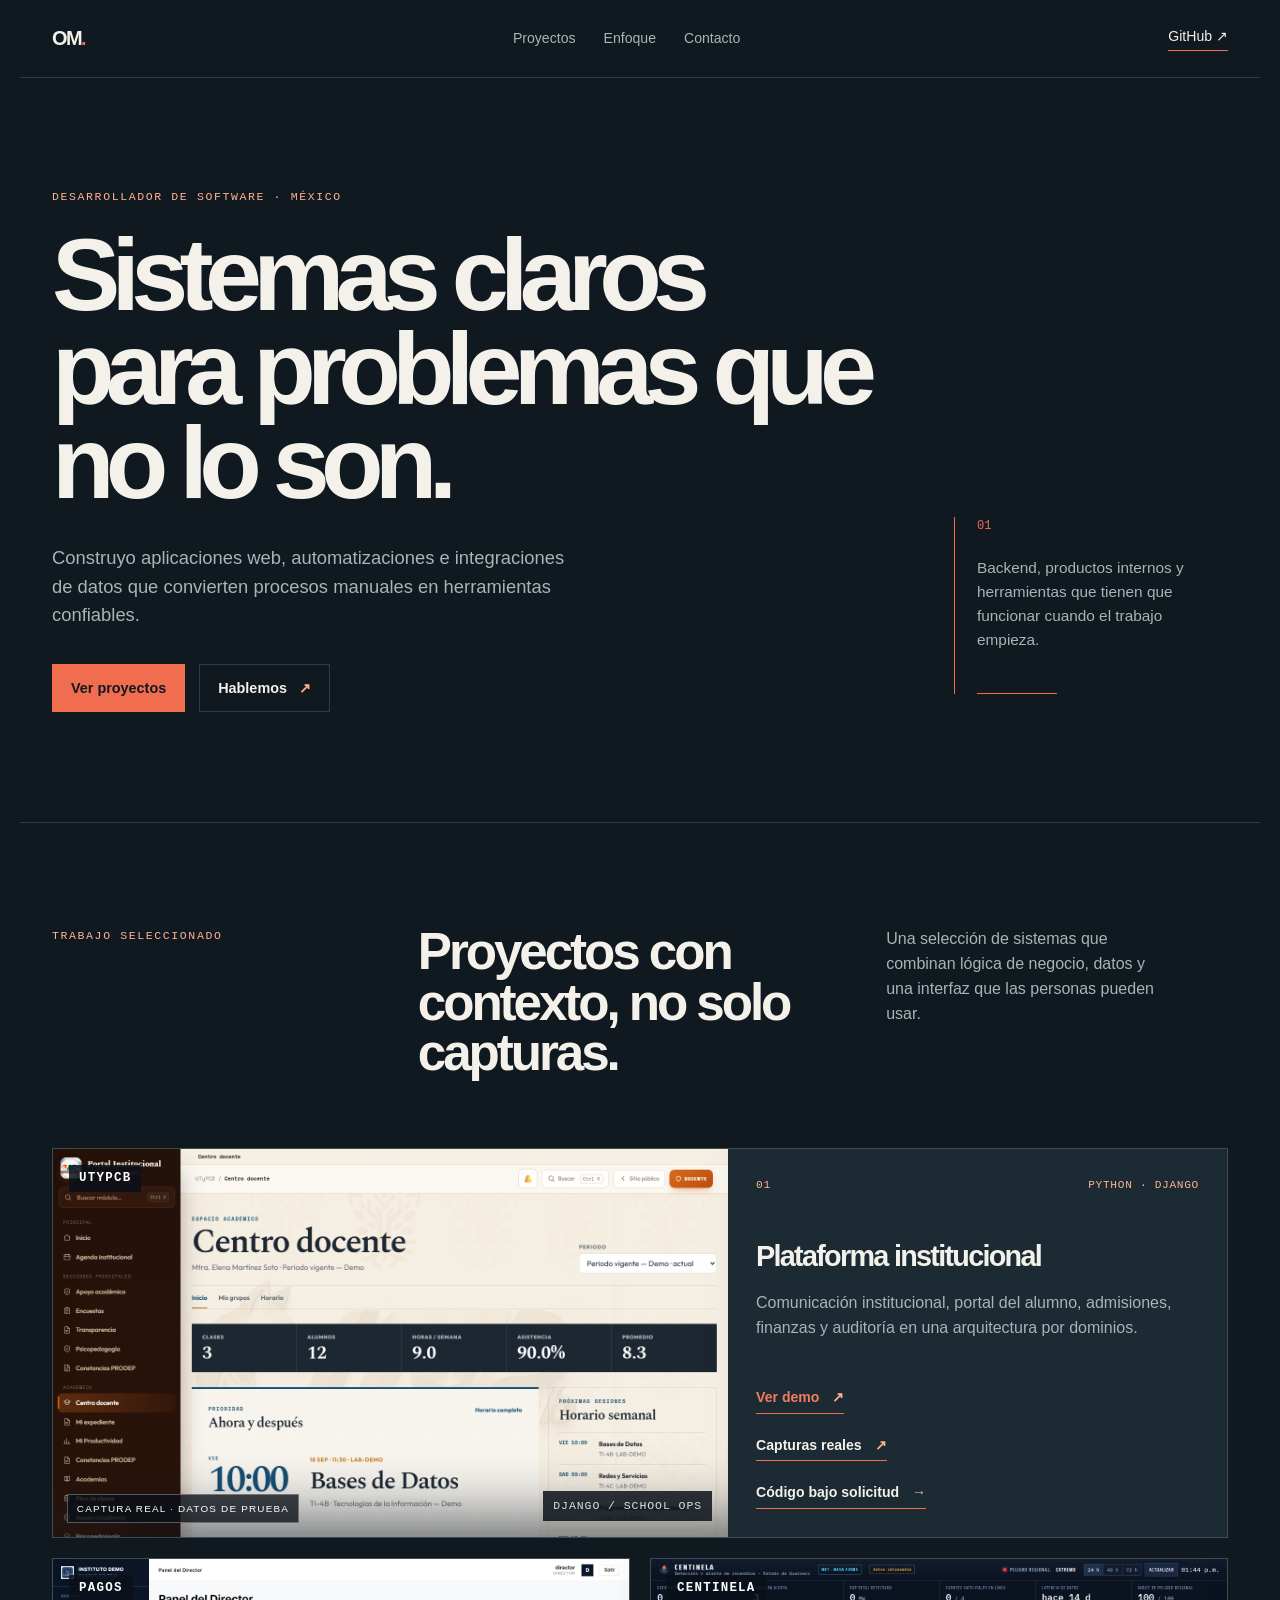
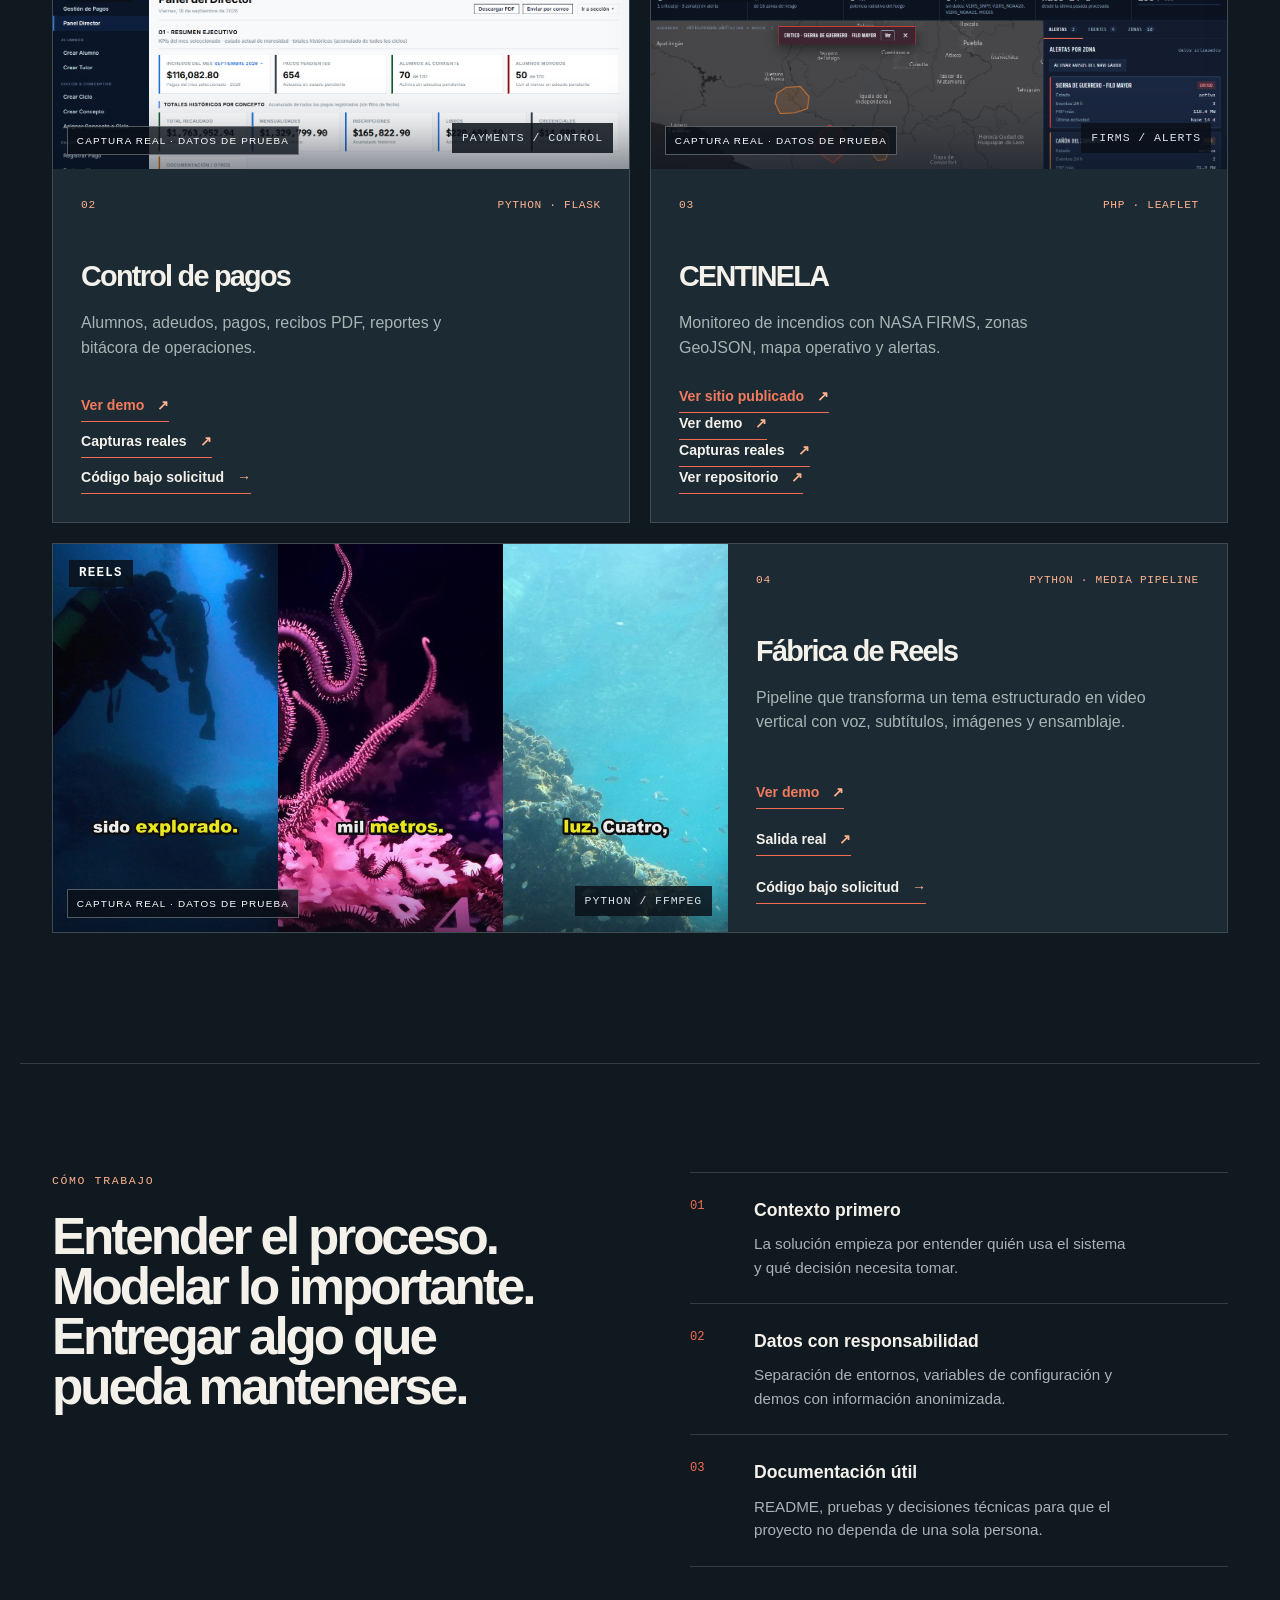
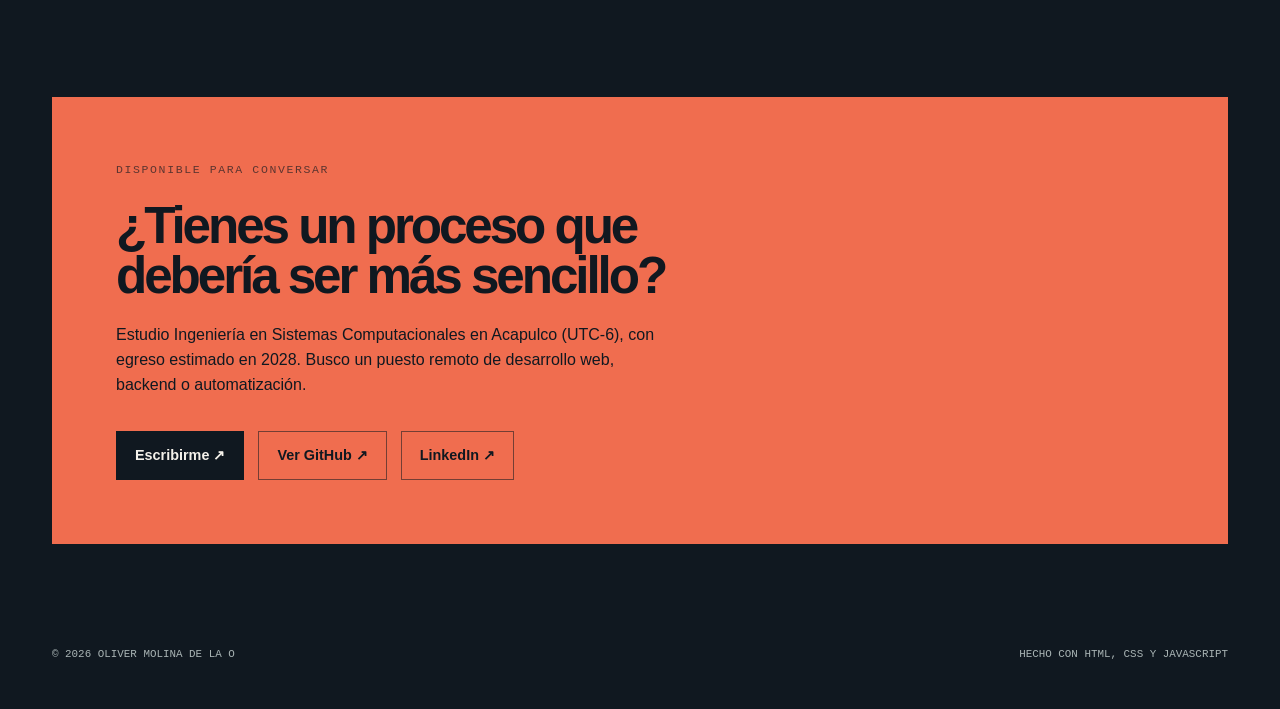
==== commit a215c4b6: "Reels: repo privado, se quitan enlaces al repositorio y al sitio publicado Co-Authored-By: Claude So" ====
--- a/index.html
+++ b/index.html
@@ -84,8 +84,8 @@
             <div class="project-meta"><span>04</span><span>Python · Media pipeline</span></div>
             <h3>Fábrica de Reels</h3>
             <p>Pipeline que transforma un tema estructurado en video vertical con voz, subtítulos, imágenes y ensamblaje.</p>
-            <a class="project-link project-link-live" href="https://vmomo134.github.io/automated-reels-pipeline-python/" target="_blank" rel="noreferrer">Ver sitio publicado <span>↗</span></a>
-<a class="project-link" href="demos/reels/">Ver demo <span>↗</span></a><a class="project-link" href="demos/reels/#capturas-reales">Salida real <span>↗</span></a><a class="project-link" href="https://github.com/vmomo134/automated-reels-pipeline-python" target="_blank" rel="noreferrer">Ver repositorio <span>↗</span></a>
+            <a class="project-link project-link-live" href="demos/reels/">Ver demo <span>↗</span></a>
+<a class="project-link" href="demos/reels/#capturas-reales">Salida real <span>↗</span></a><a class="project-link" href="#contacto">Código bajo solicitud <span>→</span></a>
           </div>
         </article>
       </div>
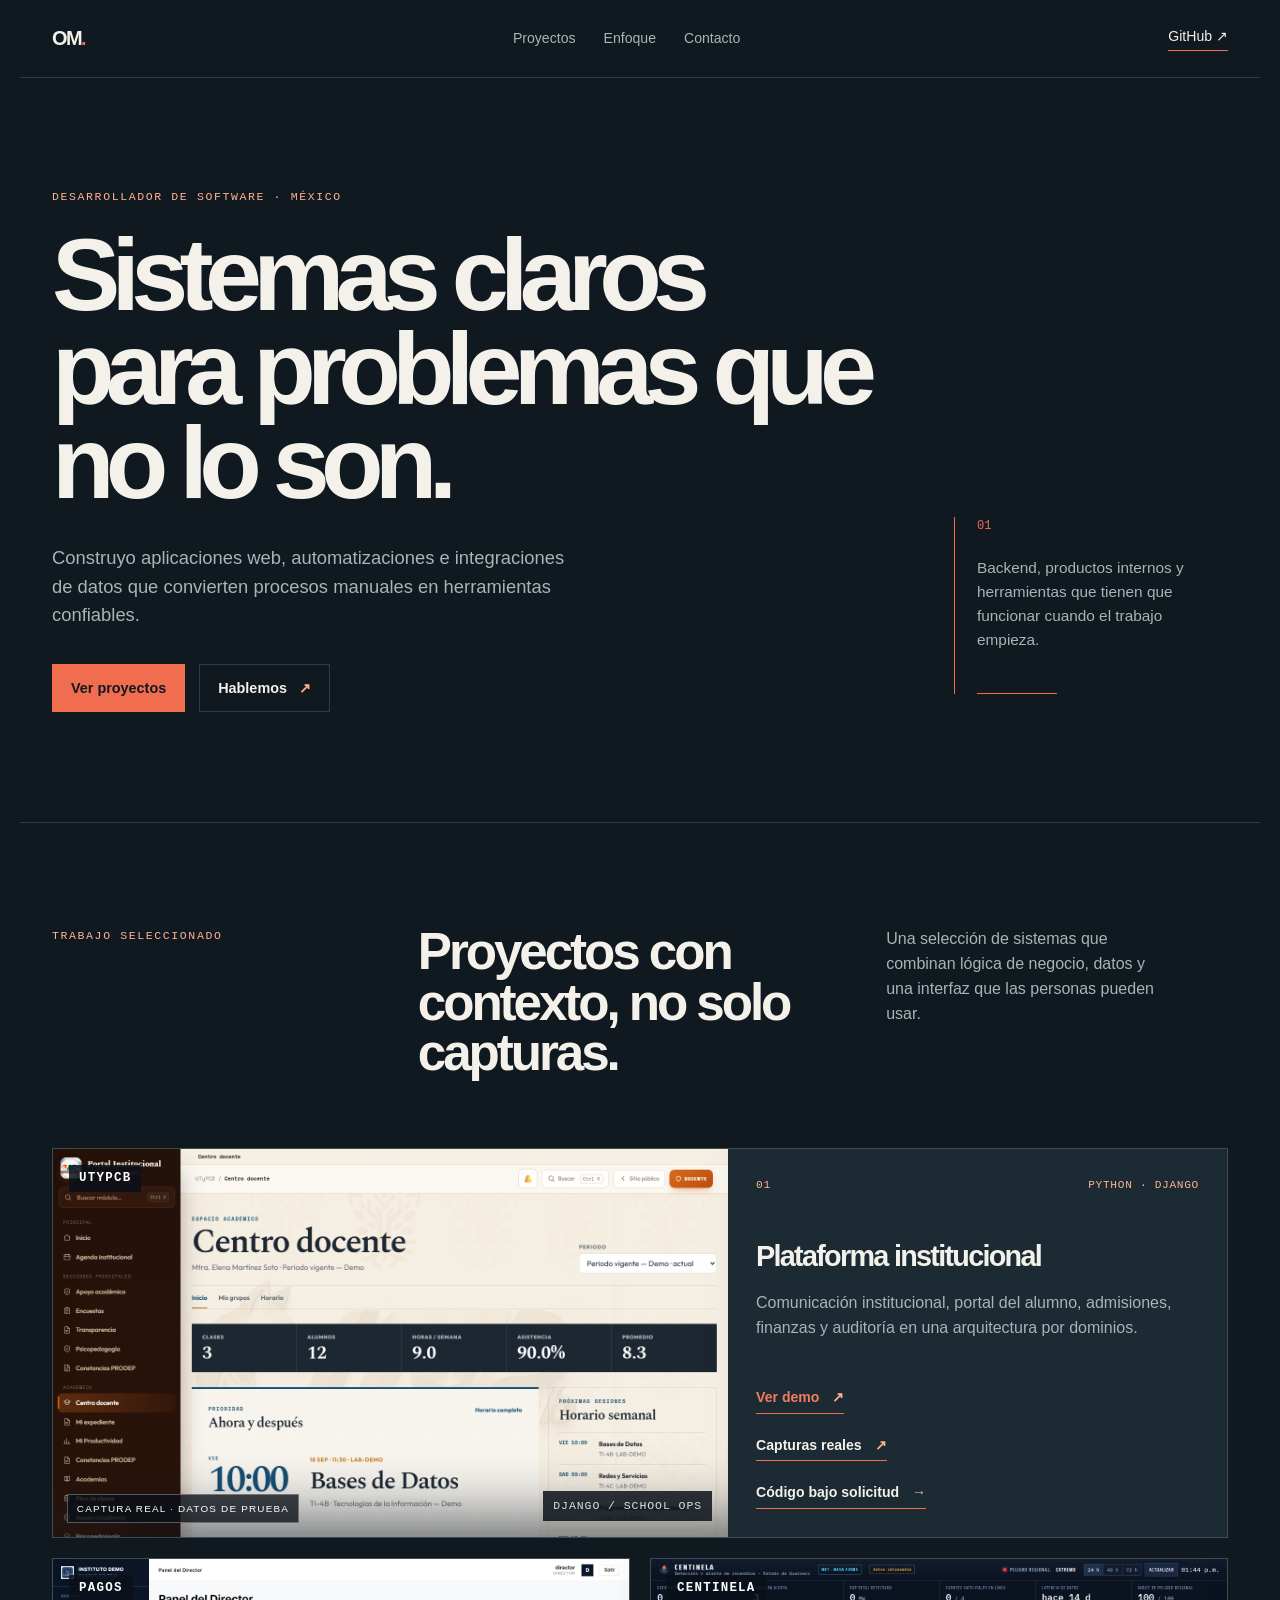
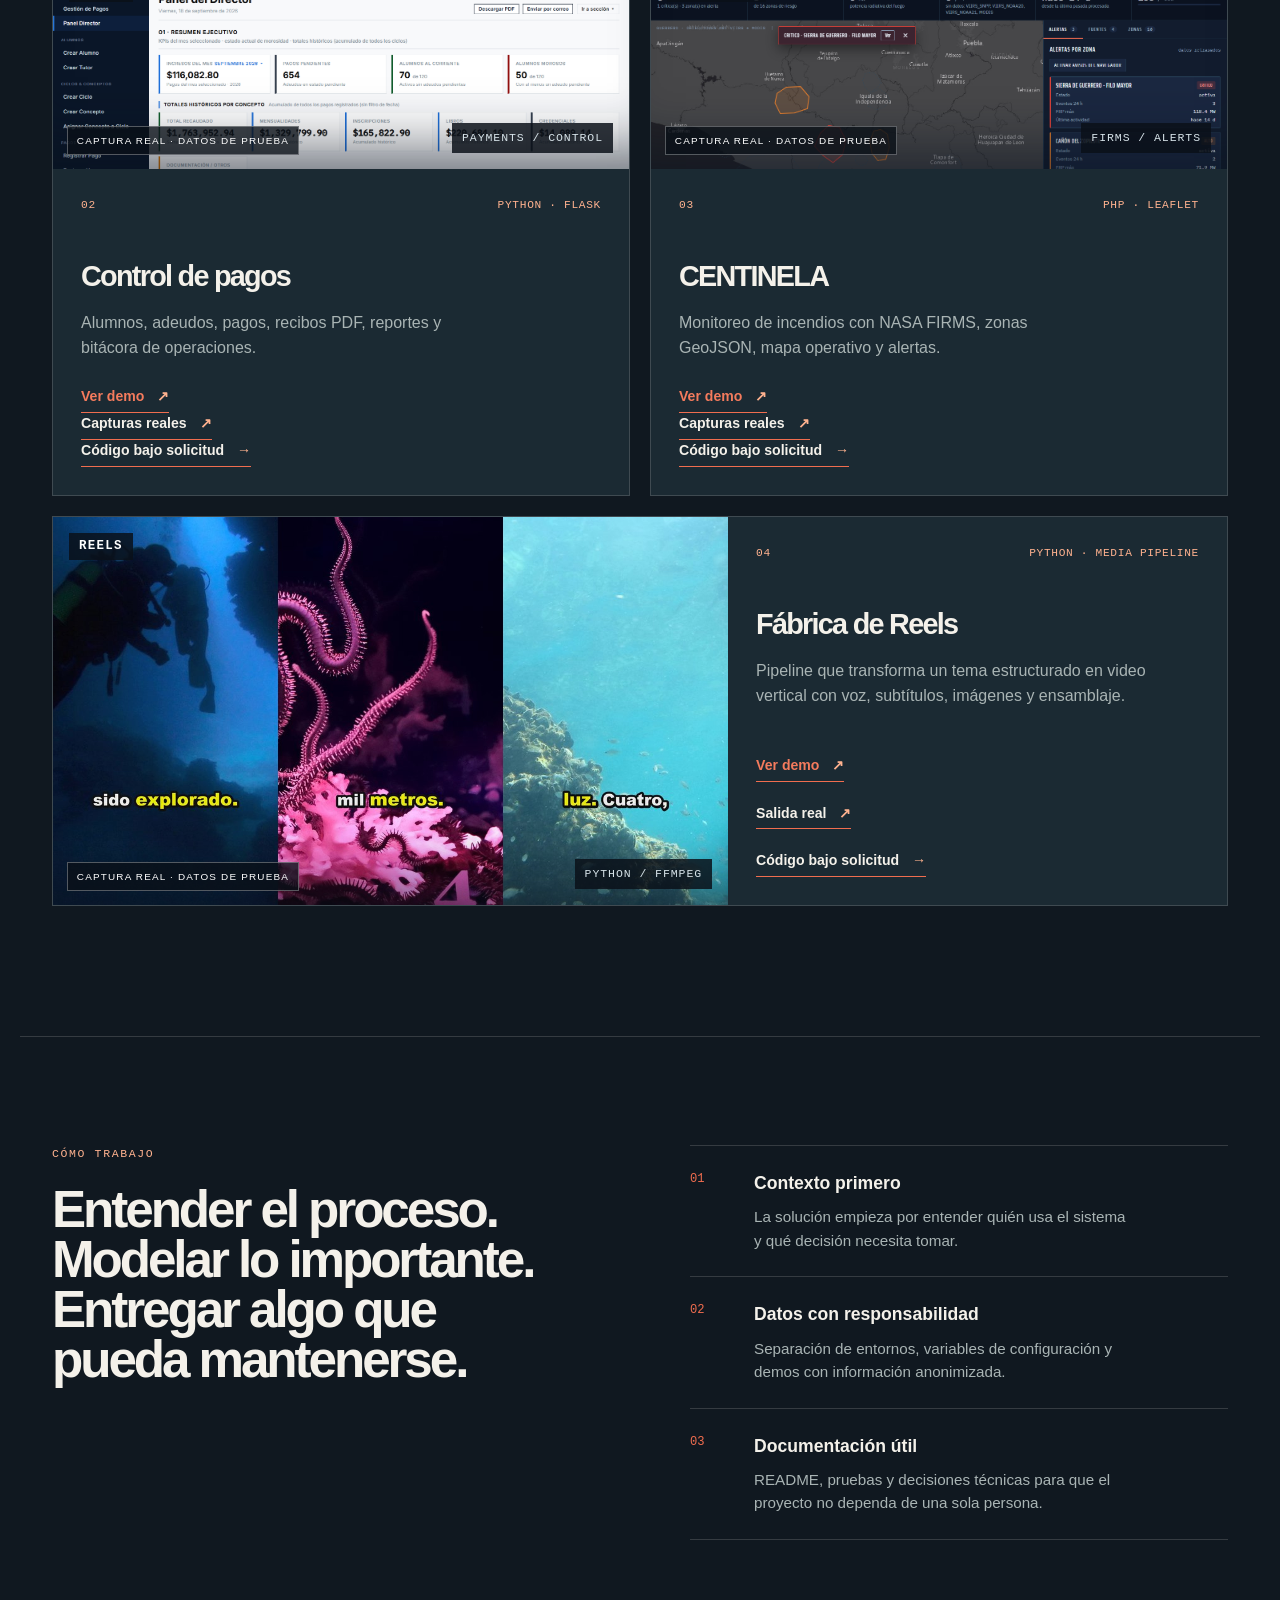
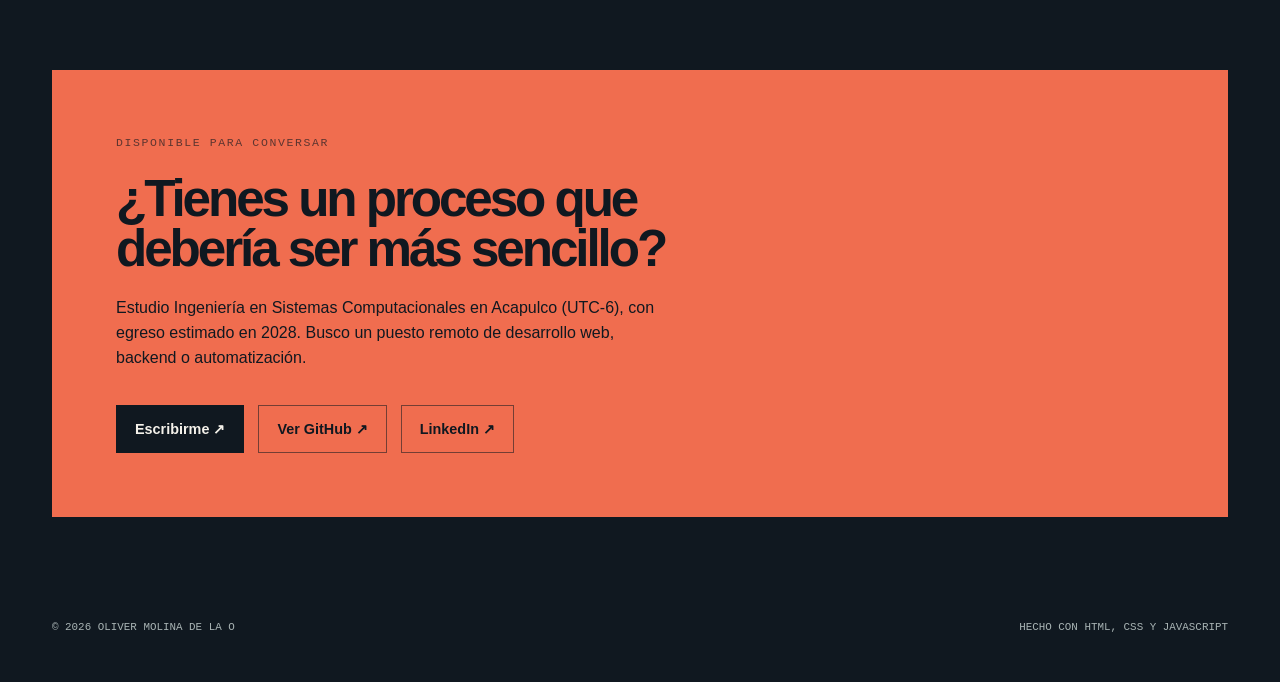
==== commit 4ce9bf28: "CENTINELA: repo privado, se quitan enlaces al repositorio y al sitio publicado; las cuatro tarjetas " ====
--- a/index.html
+++ b/index.html
@@ -73,8 +73,8 @@
             <div class="project-meta"><span>03</span><span>PHP · Leaflet</span></div>
             <h3>CENTINELA</h3>
             <p>Monitoreo de incendios con NASA FIRMS, zonas GeoJSON, mapa operativo y alertas.</p>
-            <a class="project-link project-link-live" href="https://vmomo134.github.io/centinela-wildfire-monitoring/" target="_blank" rel="noreferrer">Ver sitio publicado <span>↗</span></a>
-<a class="project-link" href="demos/centinela/">Ver demo <span>↗</span></a><a class="project-link" href="demos/centinela/#capturas-reales">Capturas reales <span>↗</span></a><a class="project-link" href="https://github.com/vmomo134/centinela-wildfire-monitoring" target="_blank" rel="noreferrer">Ver repositorio <span>↗</span></a>
+            <a class="project-link project-link-live" href="demos/centinela/">Ver demo <span>↗</span></a>
+<a class="project-link" href="demos/centinela/#capturas-reales">Capturas reales <span>↗</span></a><a class="project-link" href="#contacto">Código bajo solicitud <span>→</span></a>
           </div>
         </article>
 
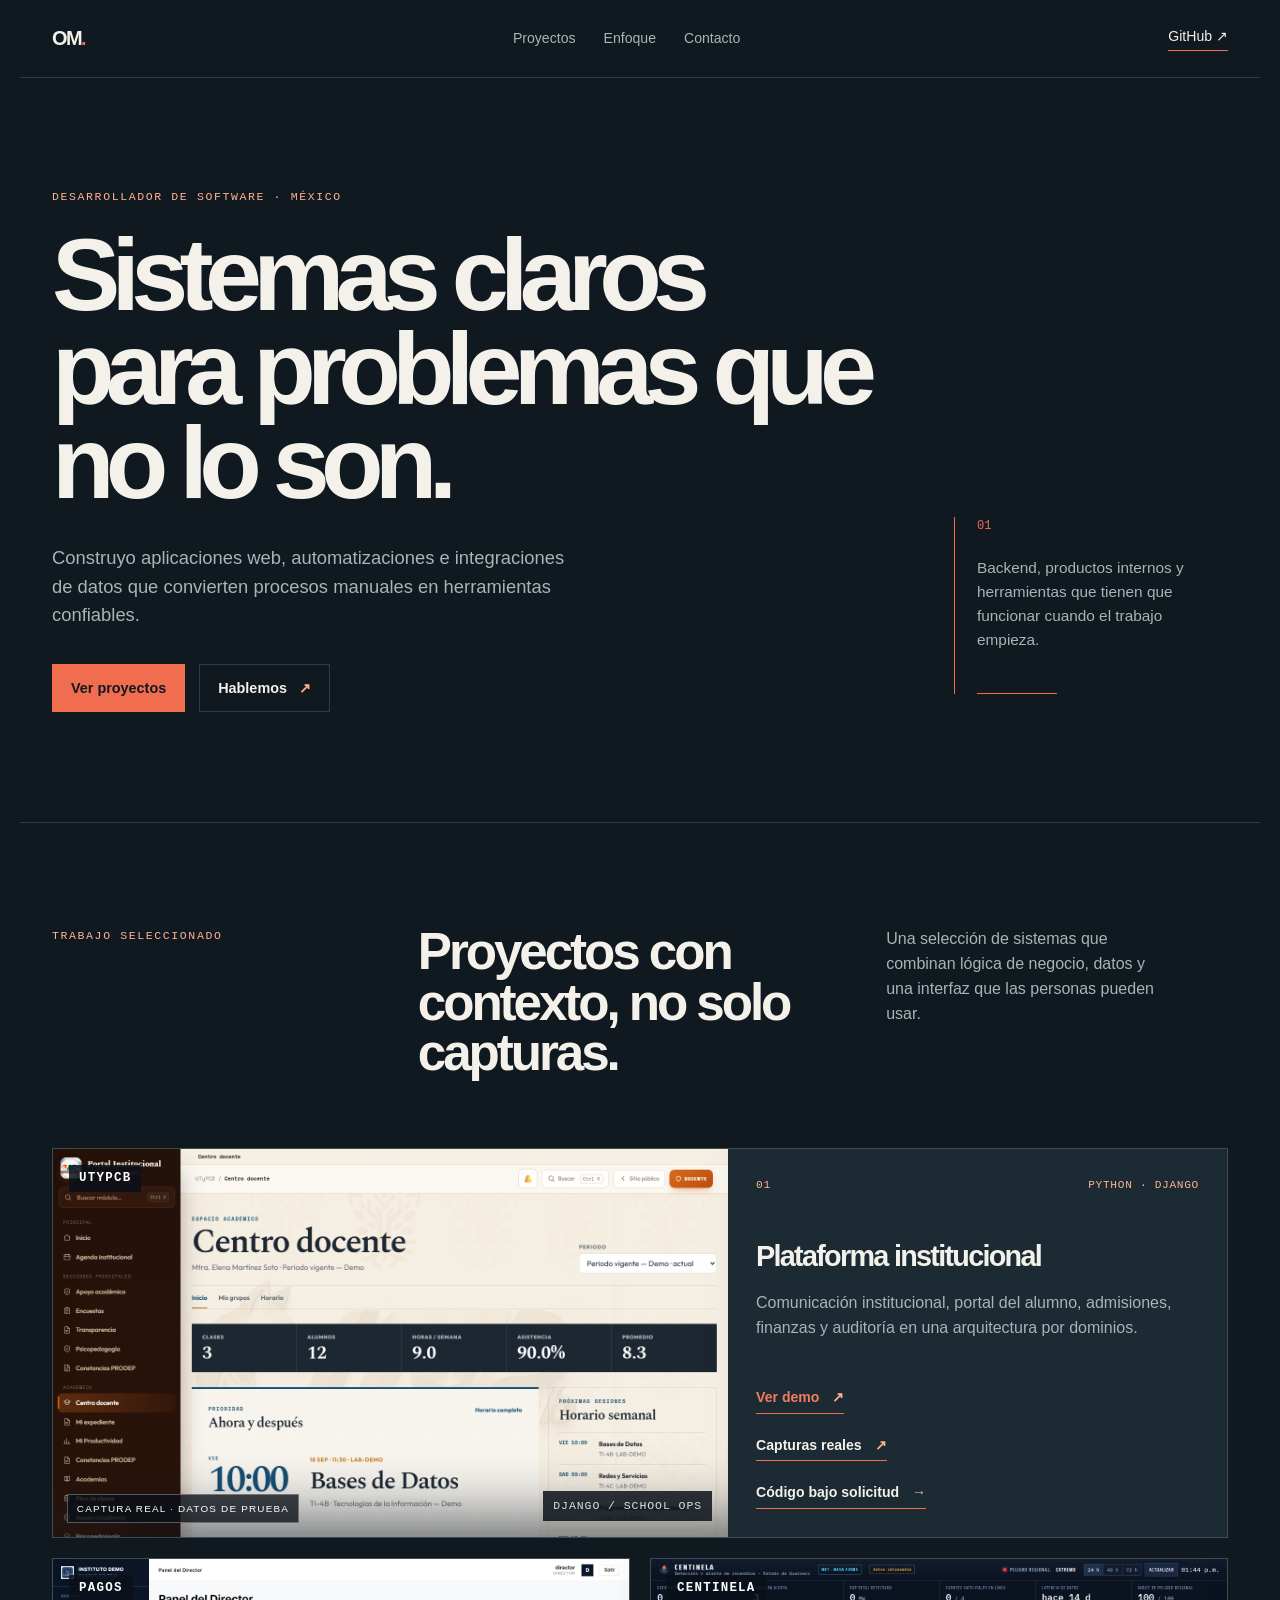
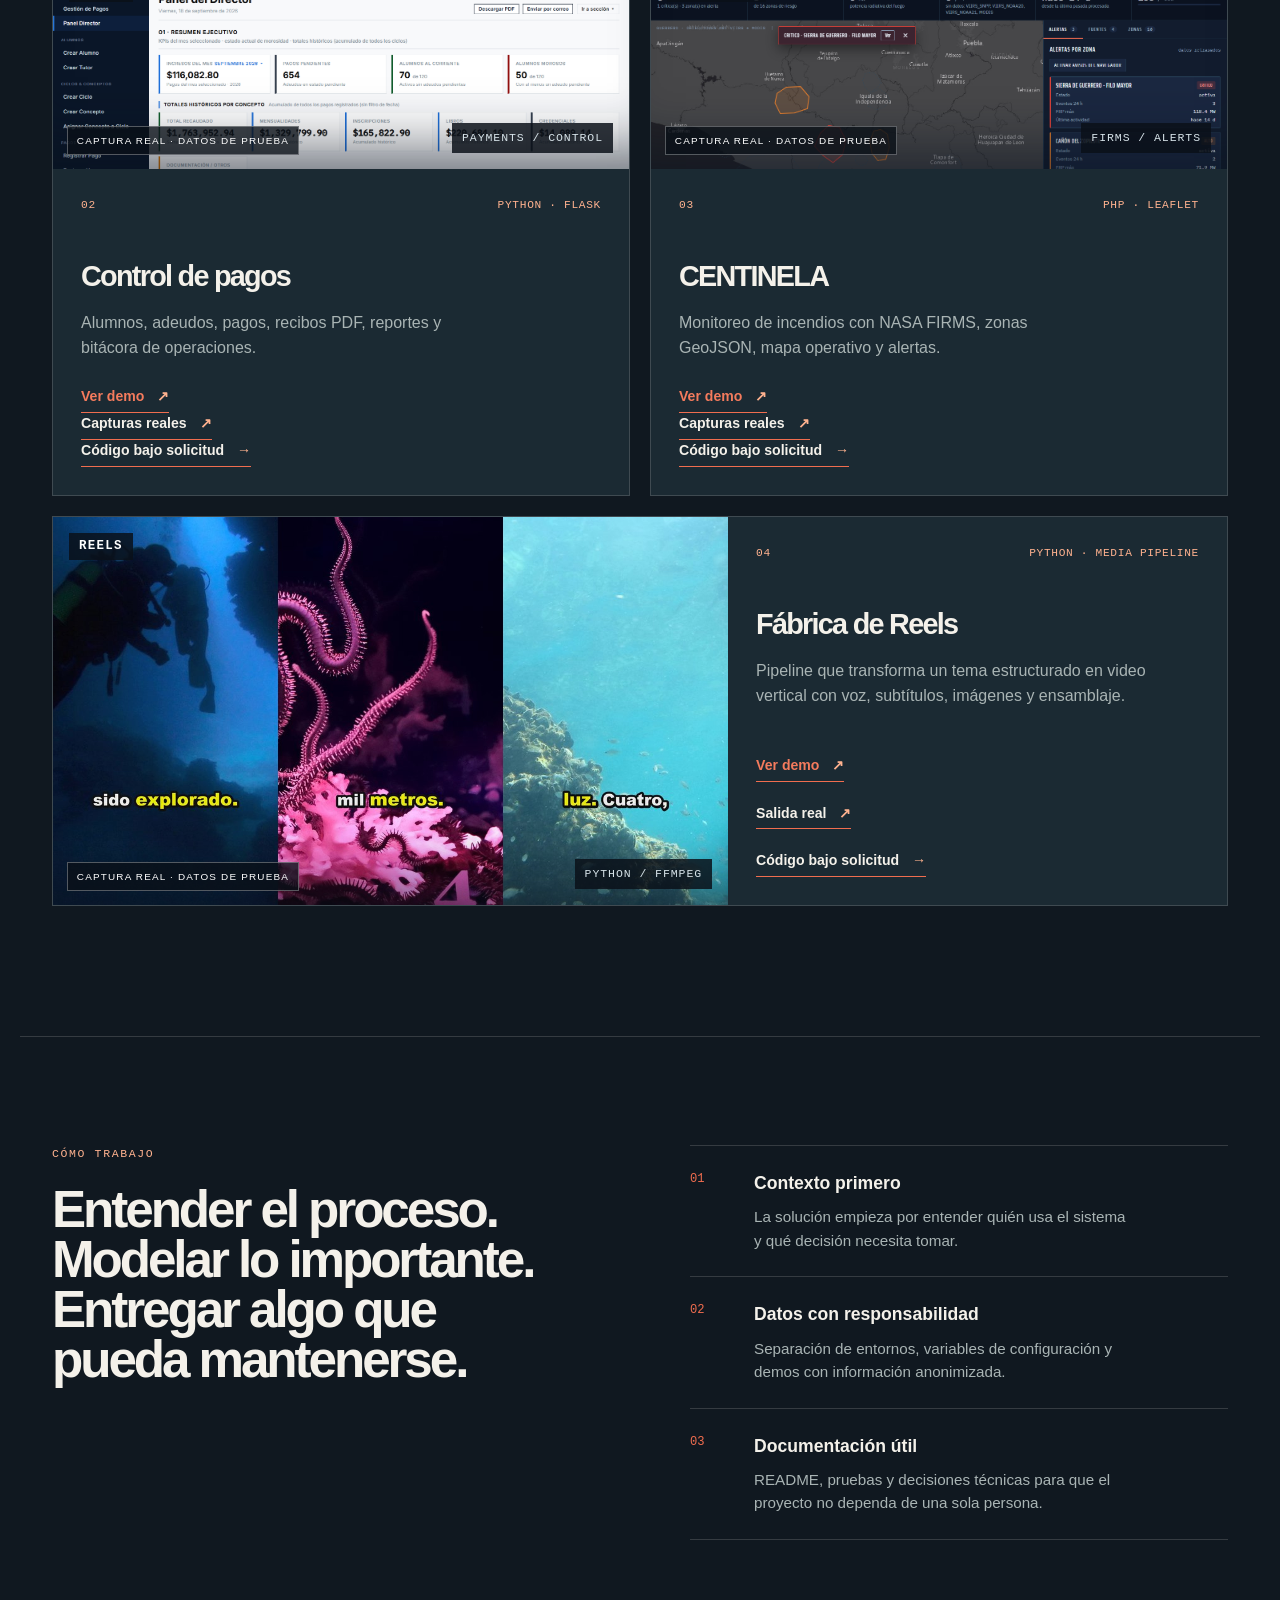
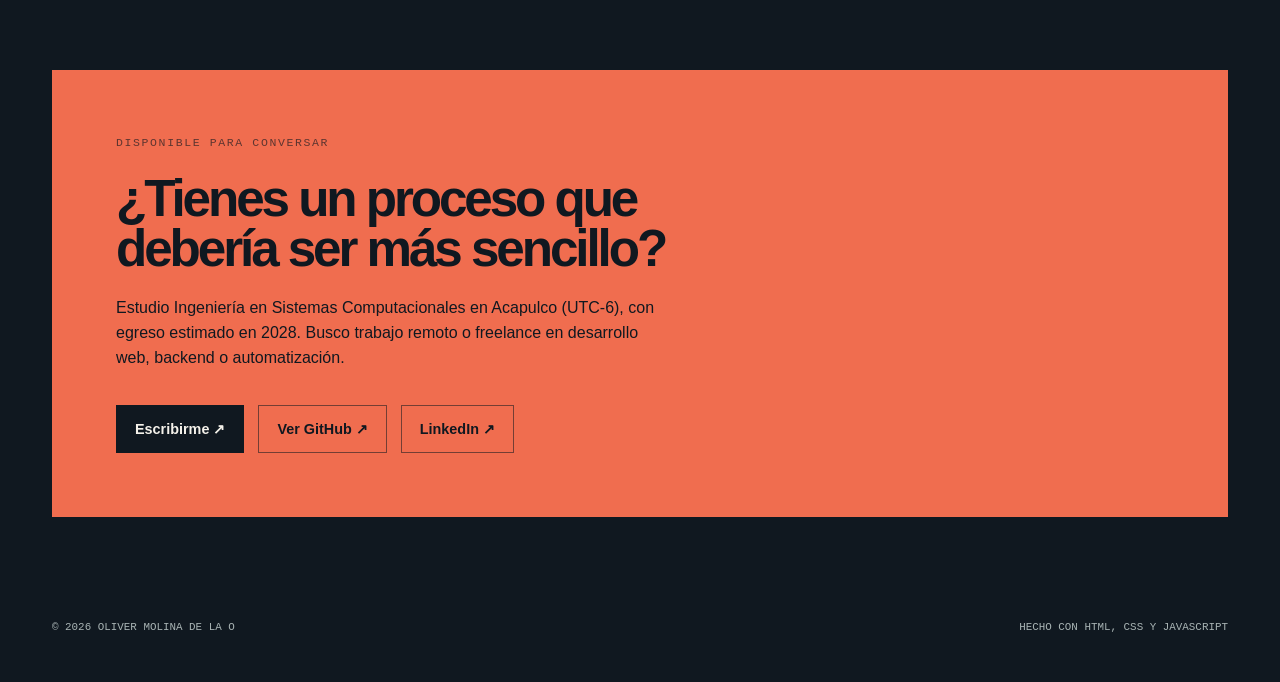
==== commit d6ba9e2f: "Contacto: trabajo remoto o freelance Co-Authored-By: Claude Sonnet 5 <noreply@anthropic.com>" ====
--- a/index.html
+++ b/index.html
@@ -107,7 +107,7 @@
       <div class="contact-card reveal">
         <p class="eyebrow">Disponible para conversar</p>
         <h2>¿Tienes un proceso que debería ser más sencillo?</h2>
-        <p>Estudio Ingeniería en Sistemas Computacionales en Acapulco (UTC-6), con egreso estimado en 2028. Busco un puesto remoto de desarrollo web, backend o automatización.</p>
+        <p>Estudio Ingeniería en Sistemas Computacionales en Acapulco (UTC-6), con egreso estimado en 2028. Busco trabajo remoto o freelance en desarrollo web, backend o automatización.</p>
         <div class="contact-actions">
           <a class="button button-primary" href="mailto:vmomo123@gmail.com">Escribirme ↗</a>
           <a class="button button-quiet" href="https://github.com/vmomo134" target="_blank" rel="noreferrer">Ver GitHub ↗</a>
